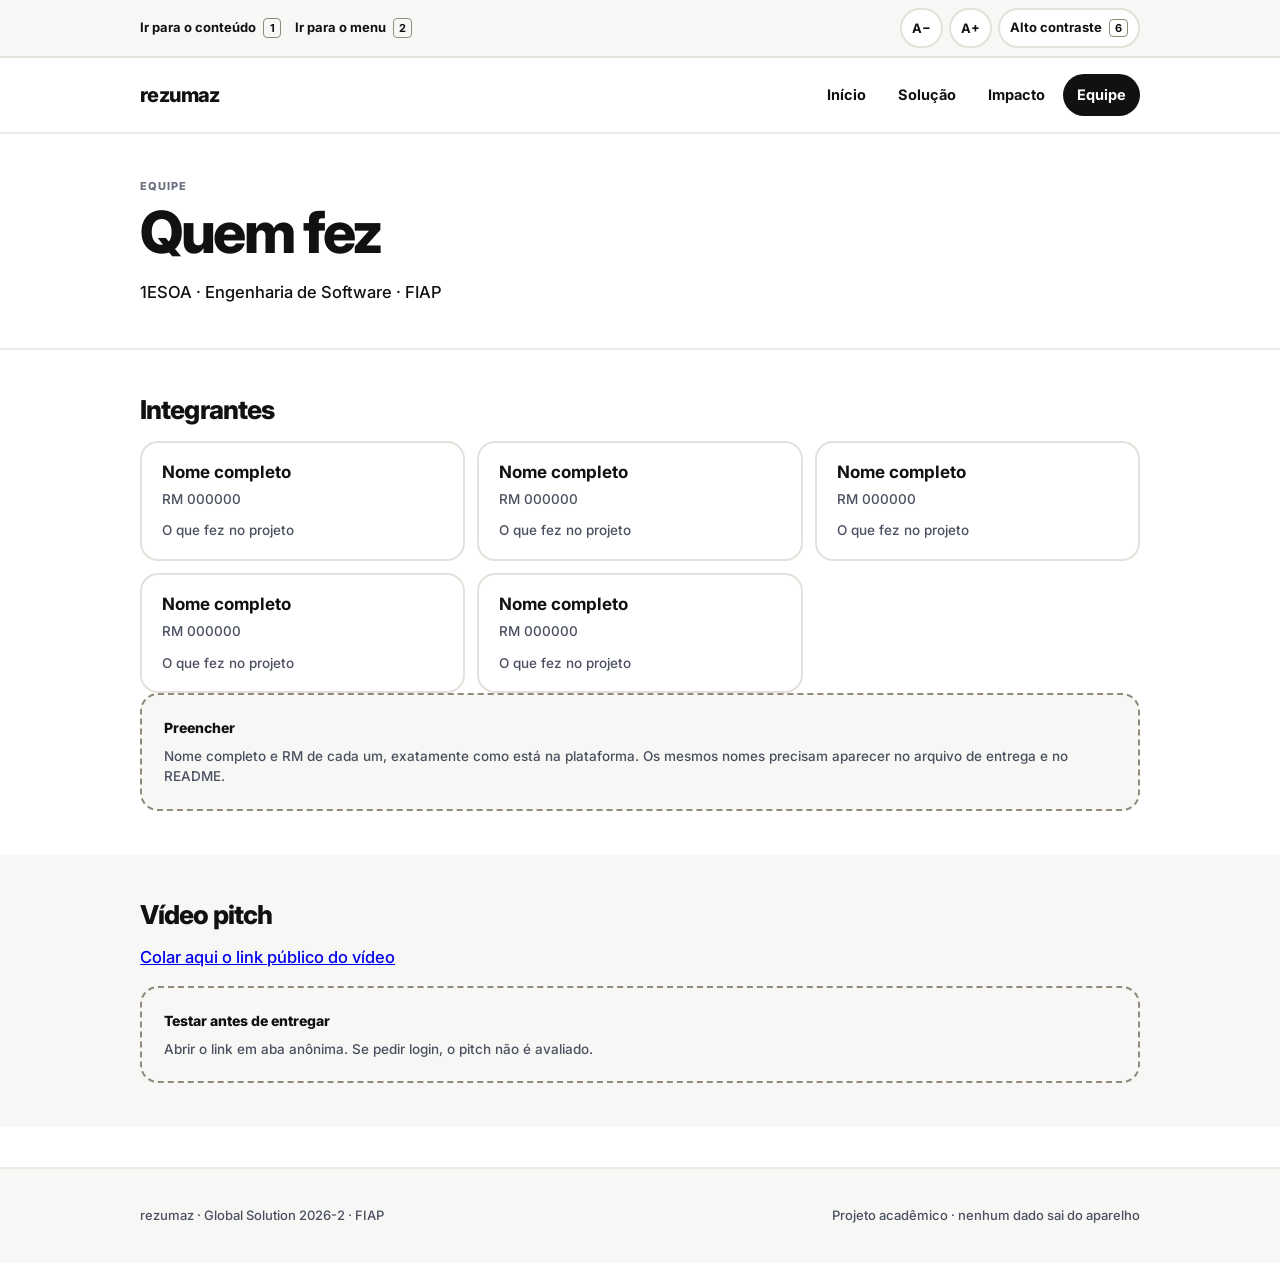
==== equipe.html @ 038ea57f "feat: front-end" ====
<!DOCTYPE html>
<html lang="pt-BR">
<head>
  <meta charset="UTF-8">
  <meta name="viewport" content="width=device-width, initial-scale=1.0">
  <meta name="description" content="Quem fez o rezumaz: integrantes, RM e divisão de tarefas.">
  <title>Equipe · rezumaz</title>
  <link rel="preconnect" href="https://fonts.googleapis.com">
  <link rel="preconnect" href="https://fonts.gstatic.com" crossorigin>
  <link rel="stylesheet" href="https://fonts.googleapis.com/css2?family=Inter:wght@500;700;800&display=swap">
  <link rel="stylesheet" href="css/estilos.css">
</head>
<body>

  <!-- Barra de acessibilidade: primeiro elemento da página, antes do
       cabeçalho. Segue o padrão do e-MAG, com os atalhos de teclado
       1 para o conteúdo, 2 para o menu e 6 para o alto contraste. -->
  <div class="barra-acesso">
    <div class="conteudo barra-acesso__linha">
      <nav class="barra-acesso__atalhos" aria-label="Atalhos de acessibilidade">
        <a class="barra-acesso__link" href="#conteudo" accesskey="1">
          Ir para o conteúdo <span class="barra-acesso__tecla" aria-hidden="true">1</span>
        </a>
        <a class="barra-acesso__link" href="#menu" accesskey="2">
          Ir para o menu <span class="barra-acesso__tecla" aria-hidden="true">2</span>
        </a>
      </nav>

      <div class="controles-acesso">
        <button class="controles-acesso__botao" type="button" id="fonte-menor"
                aria-label="Diminuir o tamanho da letra">A&minus;</button>
        <button class="controles-acesso__botao" type="button" id="fonte-maior"
                aria-label="Aumentar o tamanho da letra">A+</button>
        <button class="controles-acesso__botao" type="button" id="alto-contraste"
                accesskey="6" aria-pressed="false">
          Alto contraste <span class="barra-acesso__tecla" aria-hidden="true">6</span>
        </button>
      </div>
    </div>
  </div>


  <header class="cabecalho">
    <div class="conteudo cabecalho__linha">
      <a class="marca" href="index.html">rezumaz</a>
      <nav class="menu" id="menu" aria-label="Menu principal">
        <ul class="menu__lista">
          <li><a class="menu__link" href="index.html">Início</a></li>
          <li><a class="menu__link" href="solucao.html">Solução</a></li>
          <li><a class="menu__link" href="impacto.html">Impacto</a></li>
          <li><a class="menu__link menu__link--ativo" href="equipe.html" aria-current="page">Equipe</a></li>
        </ul>
      </nav>
    </div>
  </header>

  <main id="conteudo">

    <section class="faixa" aria-labelledby="titulo-pagina">
      <div class="conteudo">
        <p class="rotulo">Equipe</p>
        <h1 class="titulo-um" id="titulo-pagina">Quem fez</h1>
        <p class="paragrafo">1ESOA · Engenharia de Software · FIAP</p>
      </div>
    </section>

    <!-- ===== INTEGRANTES ===== -->
    <section class="faixa faixa--linha" aria-labelledby="titulo-integrantes">
      <div class="conteudo">
        <h2 class="titulo-dois" id="titulo-integrantes">Integrantes</h2>

        <ul class="grade grade--tres" id="lista-integrantes">
          <li class="bloco bloco--contorno">
            <p class="titulo-tres">Nome completo</p>
            <p class="apoio">RM 000000</p>
            <p class="apoio">O que fez no projeto</p>
          </li>
          <li class="bloco bloco--contorno">
            <p class="titulo-tres">Nome completo</p>
            <p class="apoio">RM 000000</p>
            <p class="apoio">O que fez no projeto</p>
          </li>
          <li class="bloco bloco--contorno">
            <p class="titulo-tres">Nome completo</p>
            <p class="apoio">RM 000000</p>
            <p class="apoio">O que fez no projeto</p>
          </li>
          <li class="bloco bloco--contorno">
            <p class="titulo-tres">Nome completo</p>
            <p class="apoio">RM 000000</p>
            <p class="apoio">O que fez no projeto</p>
          </li>
          <li class="bloco bloco--contorno">
            <p class="titulo-tres">Nome completo</p>
            <p class="apoio">RM 000000</p>
            <p class="apoio">O que fez no projeto</p>
          </li>
        </ul>

        <div class="em-obra">
          <p class="em-obra__titulo">Preencher</p>
          <p class="em-obra__texto">
            Nome completo e RM de cada um, exatamente como está na plataforma.
            Os mesmos nomes precisam aparecer no arquivo de entrega e no README.
          </p>
        </div>
      </div>
    </section>

    <!-- ===== PITCH ===== -->
    <section class="faixa faixa--suave" aria-labelledby="titulo-pitch">
      <div class="conteudo">
        <h2 class="titulo-dois" id="titulo-pitch">Vídeo pitch</h2>
        <p class="paragrafo">
          <a href="#" id="link-pitch">Colar aqui o link público do vídeo</a>
        </p>
        <div class="em-obra">
          <p class="em-obra__titulo">Testar antes de entregar</p>
          <p class="em-obra__texto">
            Abrir o link em aba anônima. Se pedir login, o pitch não é avaliado.
          </p>
        </div>
      </div>
    </section>

  </main>

  <footer class="rodape">
    <div class="conteudo rodape__linha">
      <p>rezumaz · Global Solution 2026-2 · FIAP</p>
      <p>Projeto acadêmico · nenhum dado sai do aparelho</p>
    </div>
  </footer>

  <script src="js/visual.js"></script>
</body>
</html>
---- css/estilos.css ----
/* ==========================================================================
   rezumaz · folha de estilo única
   GS2 2026-2 · HTML, CSS e JS puros
   Nenhum CSS fica dentro do HTML. Toda cor e tamanho mora aqui.
   Ordem: variáveis · base · texto · cabeçalho · rodapé · botões ·
          etapas · opções · áreas · grades · formulário · avisos ·
          currículo · blocos · páginas vazias · responsivo · acessibilidade
   ========================================================================== */

/* ---------- 1. VARIÁVEIS ------------------------------------------------- */

:root {
  /* cores da marca */
  --cobalto: #2D5BFF;
  --coral: #FF6B4A;
  --coral-escuro: #D1431F;
  --coral-claro: #FFC4B4;
  --coral-aviso: #FFE4DC;
  --coral-aviso-texto: #A3341A;

  /* texto */
  --tinta: #111111;
  --texto-apoio: #4A5060;
  --texto-fraco: #6B7180;
  --texto-marcador: #7D7364;

  /* superfícies e linhas */
  --branco: #FFFFFF;
  --suave: #F7F7F5;
  --linha: #E4E1DB;
  --borda-campo: #948A7A;
  --trilho: #EDEAE3;
  --erro: #B42318;

  /* forma */
  --raio-card: 16px;
  --raio-campo: 13px;
  --raio-bloco: 18px;
  --raio-redondo: 999px;
  --borda: 2px;

  /* espaço */
  --margem-lateral: 20px;
  --respiro: 20px;
  --respiro-grande: 28px;
  --largura-conteudo: 1080px;
  --largura-estreita: 820px;

  /* movimento */
  --tempo: 0.18s;
}

/* ---------- 2. BASE ----------------------------------------------------- */

* {
  box-sizing: border-box;
}

body {
  margin: 0;
  font-family: Inter, system-ui, -apple-system, Segoe UI, Roboto, sans-serif;
  font-size: 1.03125rem;
  font-weight: 500;
  line-height: 1.5;
  color: var(--tinta);
  background: var(--branco);
}

img {
  max-width: 100%;
  height: auto;
}

/* o navegador põe borda e padding no fieldset; a gente usa ele só para
   agrupar pergunta e resposta, então limpa tudo */
fieldset {
  min-width: 0;
  margin: 0;
  padding: 0;
  border: 0;
}

legend {
  padding: 0;
}

/* container padrão */
.conteudo {
  width: 100%;
  max-width: var(--largura-conteudo);
  margin: 0 auto;
  padding: 0 var(--margem-lateral);
}

.conteudo--estreito {
  max-width: var(--largura-estreita);
}

/* faixas de seção */
.faixa {
  padding: 32px 0;
}

.faixa--suave {
  background: var(--suave);
}

.faixa--linha {
  border-top: var(--borda) solid var(--trilho);
}

/* ---------- 3. TEXTO ---------------------------------------------------- */

.titulo-um {
  margin: 0 0 16px;
  font-size: 2rem;
  font-weight: 800;
  line-height: 1.06;
  letter-spacing: -1.2px;
}

.titulo-dois {
  margin: 0 0 14px;
  font-size: 1.375rem;
  font-weight: 800;
  line-height: 1.25;
  letter-spacing: -0.7px;
}

.titulo-tres {
  margin: 0 0 6px;
  font-size: 1.0625rem;
  font-weight: 700;
  line-height: 1.35;
}

.rotulo {
  margin: 0 0 8px;
  font-size: 0.6875rem;
  font-weight: 800;
  letter-spacing: 1px;
  text-transform: uppercase;
  color: var(--texto-fraco);
}

.apoio {
  margin: 0 0 12px;
  font-size: 0.84375rem;
  line-height: 1.45;
  color: var(--texto-apoio);
}

.paragrafo {
  margin: 0 0 16px;
  font-size: 1.03125rem;
  line-height: 1.5;
}

/* marca-texto coral atrás de uma palavra */
.marca-texto {
  padding: 0 4px;
  background: linear-gradient(transparent 56%, var(--coral-claro) 56%);
}

.destaque {
  color: var(--coral-escuro);
}

/* empilhamento vertical reutilizável */
.pilha {
  display: flex;
  flex-direction: column;
  gap: var(--respiro);
}

.pilha--curta {
  gap: 10px;
}

/* dentro da pilha quem separa é o gap, então a margem sai */
.pilha > * {
  margin-bottom: 0;
}

/* último filho de um bloco nunca empurra o fundo do bloco */
.bloco > :last-child,
.folha > :last-child,
.folha__secao > :last-child,
.aviso > :last-child,
.em-obra > :last-child,
.passo > div > :last-child,
.conteudo > :last-child {
  margin-bottom: 0;
}

/* ---------- 4. CABEÇALHO E MENU ----------------------------------------- */

.pular {
  position: absolute;
  left: -9999px;
  top: 0;
  z-index: 10;
  padding: 12px 18px;
  background: var(--cobalto);
  color: var(--branco);
  font-weight: 700;
  border-radius: 0 0 var(--raio-campo) 0;
}

.pular:focus {
  left: 0;
}

.cabecalho {
  border-bottom: var(--borda) solid var(--trilho);
}

.cabecalho__linha {
  display: flex;
  flex-wrap: wrap;
  gap: 12px;
  align-items: center;
  justify-content: space-between;
  padding-top: 16px;
  padding-bottom: 16px;
}

.marca {
  margin: 0;
  font-size: 1.25rem;
  font-weight: 800;
  letter-spacing: -0.6px;
  color: var(--tinta);
  text-decoration: none;
}

.menu__lista {
  display: flex;
  flex-wrap: wrap;
  gap: 4px;
  margin: 0;
  padding: 0;
  list-style: none;
}

.menu__link {
  display: block;
  padding: 10px 14px;
  border-radius: var(--raio-redondo);
  font-size: 0.90625rem;
  font-weight: 700;
  color: var(--tinta);
  text-decoration: none;
  transition: background var(--tempo) ease;
}

.menu__link:hover {
  background: var(--suave);
}

.menu__link--ativo {
  background: var(--tinta);
  color: var(--branco);
}

/* ---------- 5. RODAPÉ --------------------------------------------------- */

.rodape {
  margin-top: 40px;
  border-top: var(--borda) solid var(--trilho);
  background: var(--suave);
}

.rodape__linha {
  display: flex;
  flex-wrap: wrap;
  gap: 10px;
  justify-content: space-between;
  padding-top: 24px;
  padding-bottom: 24px;
  font-size: 0.8125rem;
  color: var(--texto-apoio);
}

/* ---------- 6. BOTÕES --------------------------------------------------- */

.botao {
  display: inline-flex;
  align-items: center;
  justify-content: center;
  padding: 17px 26px;
  border: var(--borda) solid transparent;
  border-radius: var(--raio-redondo);
  font-family: inherit;
  font-size: 1.03125rem;
  font-weight: 700;
  line-height: 1.2;
  text-align: center;
  text-decoration: none;
  cursor: pointer;
  transition: background var(--tempo) ease, color var(--tempo) ease,
    transform var(--tempo) ease;
}

.botao--principal {
  background: var(--cobalto);
  color: var(--branco);
}

.botao--principal:hover,
.botao--principal:active {
  background: var(--coral);
  color: var(--tinta);
  transform: scale(1.03);
}

.botao--marca {
  background: var(--coral);
  color: var(--tinta);
}

.botao--marca:hover,
.botao--marca:active {
  background: var(--cobalto);
  color: var(--branco);
  transform: scale(1.03);
}

.botao--contorno {
  background: var(--branco);
  border-color: var(--tinta);
  color: var(--tinta);
}

.botao--contorno:hover,
.botao--contorno:active {
  background: var(--tinta);
  color: var(--branco);
  transform: scale(1.03);
}

.botao--largo {
  display: flex;
  width: 100%;
}

.botao--curto {
  padding: 13px 20px;
  font-size: 0.9375rem;
}

/* dupla voltar / continuar no fim de cada etapa */
.navegacao-etapa {
  display: flex;
  flex-wrap: wrap;
  align-items: stretch;
  gap: 10px;
  margin-top: var(--respiro-grande);
}

/* dentro da dupla ninguém usa o botão curto: tamanhos diferentes deixam a
   linha torta. Os dois têm o mesmo padding e esticam para a mesma altura. */
.navegacao-etapa .botao {
  padding-top: 17px;
  padding-bottom: 17px;
  font-size: 1rem;
}

.navegacao-etapa .botao {
  flex: 1 1 140px;
  min-width: 0;
}

/* os dois downloads dividem a mesma linha, inclusive no celular */
.botoes-dupla {
  display: flex;
  align-items: stretch;
  gap: 10px;
}

.botoes-dupla .botao {
  flex: 1 1 0;
  min-width: 0;
  padding-left: 12px;
  padding-right: 12px;
  font-size: 0.9375rem;
}

/* ---------- 7. BARRA DE ETAPAS ------------------------------------------ */

.etapa-cabeca {
  display: flex;
  flex-direction: column;
  gap: 10px;
  margin-bottom: var(--respiro-grande);
}

.etapa-cabeca__trilho {
  height: 10px;
  border-radius: 6px;
  background: var(--trilho);
  overflow: hidden;
}

.etapa-cabeca__trecho {
  height: 100%;
  background: var(--cobalto);
  transition: width 0.3s ease;
}

.etapa-cabeca__texto {
  margin: 0;
  font-size: 0.8125rem;
  font-weight: 700;
}

/* larguras por etapa — são 4 etapas; o JS troca a classe */
.trecho-1 { width: 25%; }
.trecho-2 { width: 50%; }
.trecho-3 { width: 75%; }
.trecho-4 { width: 100%; }

/* ---------- 8. OPÇÃO MARCÁVEL (o card do questionário) ------------------ */

/* estrutura:
   label.opcao > input.opcao__caixa + span.opcao__corpo
   a caixa fica invisível mas continua navegável por teclado */

.opcao {
  display: block;
  cursor: pointer;
}

.opcao__caixa {
  position: absolute;
  width: 1px;
  height: 1px;
  margin: -1px;
  padding: 0;
  overflow: hidden;
  clip-path: inset(50%);
  white-space: nowrap;
}

.opcao__corpo {
  /* altura fixa: todas as cartas da tela ficam do mesmo tamanho,
     independentemente do texto. Sem isso a grade vira escada. */
  height: 138px;
  display: flex;
  gap: 12px;
  align-items: flex-start;
  overflow: hidden;
  padding: 14px;
  border-radius: var(--raio-card);
  background: var(--claro);
  transition: background var(--tempo) ease;
}

.opcao__quadrado {
  flex: none;
  display: flex;
  align-items: center;
  justify-content: center;
  width: 26px;
  height: 26px;
  border: var(--borda) solid var(--escuro);
  border-radius: 8px;
  background: var(--branco);
  transition: background var(--tempo) ease, border-color var(--tempo) ease;
}

.opcao__tique {
  display: block;
  width: 15px;
  height: 15px;
  transform: scale(0);
  transition: transform 0.2s ease;
}

.opcao__texto {
  font-size: 0.9375rem;
  font-weight: 700;
  line-height: 1.3;
}

.opcao__dica {
  display: block;
  margin-top: 2px;
  font-size: 0.78125rem;
  font-weight: 500;
  line-height: 1.35;
  color: var(--texto-apoio);
}

/* estado marcado — irmão adjacente, sem JS */
.opcao__caixa:checked + .opcao__corpo {
  background: var(--vivo);
  animation: pulo 0.26s ease;
}

.opcao__caixa:checked + .opcao__corpo .opcao__quadrado {
  background: var(--escuro);
  border-color: var(--escuro);
}

.opcao__caixa:checked + .opcao__corpo .opcao__tique {
  transform: scale(1);
}

/* foco do teclado aparece no corpo do card */
.opcao__caixa:focus-visible + .opcao__corpo {
  outline: 3px solid var(--cobalto);
  outline-offset: 2px;
}

@keyframes pulo {
  0% { transform: scale(1); }
  45% { transform: scale(1.045); }
  100% { transform: scale(1); }
}

/* caixa marcável simples, sem cor de card — usada no nome social */
.opcao-simples {
  display: flex;
  gap: 10px;
  align-items: center;
  margin-bottom: 10px;
  cursor: pointer;
}

.opcao-simples input {
  flex: none;
  width: 18px;
  height: 18px;
  accent-color: var(--cobalto);
  cursor: pointer;
}

.opcao-simples__texto {
  font-size: 0.90625rem;
  font-weight: 700;
}

/* aviso do nome social: aparece quando a caixa é marcada.
   O gradiente vai do azul claro ao rosa claro da própria paleta. */
.aviso-social {
  margin-top: 12px;
  padding: 16px 18px;
  border-radius: var(--raio-bloco);
  background: linear-gradient(100deg,
    var(--p5-claro) 0%, var(--branco) 50%, var(--p3-claro) 100%);
}

.aviso-social__titulo {
  margin: 0 0 6px;
  font-size: 1rem;
  font-weight: 800;
}

.aviso-social__texto {
  margin: 0;
  font-size: 0.84375rem;
  line-height: 1.5;
}

/* campos que só aparecem depois de outra resposta */
.campo--revelado {
  margin-left: 0;
  padding-left: 14px;
  border-left: 3px solid var(--trilho);
}

/* ---------- 9. AS 8 PALETAS --------------------------------------------- */
/* As oito paletas existem uma vez só, aqui, e são usadas por dois caminhos
   diferentes que NÃO se misturam:

   .cor-1 a .cor-8  -> cor do card no questionário, dada pela POSIÇÃO dele
                       na tela. Não diz nada sobre a área. A sequência gira
                       a cada tela para a tela não ficar sempre igual.

   .area-<nome>     -> cor da ÁREA de verdade, usada depois do questionário:
                       pílula de competência, selo de curso, faixa de
                       resultado. Aí a cor significa alguma coisa.

   O currículo (.folha) não usa nenhuma das duas: ele é neutro. */

:root {
  --p1-claro: #E4FFA3; --p1-vivo: #C6F432; --p1-escuro: #4F6B00;
  --p2-claro: #FFF3B0; --p2-vivo: #FFD84D; --p2-escuro: #7A5C00;
  --p3-claro: #FFD6E8; --p3-vivo: #FF9EC4; --p3-escuro: #A32C5E;
  --p4-claro: #D6F5E3; --p4-vivo: #6EE7B0; --p4-escuro: #0B6B47;
  --p5-claro: #D6F0FF; --p5-vivo: #7DD3FC; --p5-escuro: #0A5F87;
  --p6-claro: #FFE0CC; --p6-vivo: #FFB184; --p6-escuro: #8A3D13;
  --p7-claro: #CFF5F3; --p7-vivo: #5EEAD4; --p7-escuro: #0A6B5E;
  --p8-claro: #F2E8D5; --p8-vivo: #E8C77A; --p8-escuro: #6B4E0A;
}

/* cor por posição na tela — o JS aplica cor-1 a cor-6 nos seis lugares e
   gira a sequência a cada tela nova */
.cor-1 { --claro: var(--p1-claro); --vivo: var(--p1-vivo); --escuro: var(--p1-escuro); }
.cor-2 { --claro: var(--p2-claro); --vivo: var(--p2-vivo); --escuro: var(--p2-escuro); }
.cor-3 { --claro: var(--p3-claro); --vivo: var(--p3-vivo); --escuro: var(--p3-escuro); }
.cor-4 { --claro: var(--p4-claro); --vivo: var(--p4-vivo); --escuro: var(--p4-escuro); }
.cor-5 { --claro: var(--p5-claro); --vivo: var(--p5-vivo); --escuro: var(--p5-escuro); }
.cor-6 { --claro: var(--p6-claro); --vivo: var(--p6-vivo); --escuro: var(--p6-escuro); }
.cor-7 { --claro: var(--p7-claro); --vivo: var(--p7-vivo); --escuro: var(--p7-escuro); }
.cor-8 { --claro: var(--p8-claro); --vivo: var(--p8-vivo); --escuro: var(--p8-escuro); }

/* cor da área — só depois do questionário */
.area-comercio      { --claro: var(--p3-claro); --vivo: var(--p3-vivo); --escuro: var(--p3-escuro); }
.area-cuidado       { --claro: var(--p2-claro); --vivo: var(--p2-vivo); --escuro: var(--p2-escuro); }
.area-cozinha       { --claro: var(--p4-claro); --vivo: var(--p4-vivo); --escuro: var(--p4-escuro); }
.area-limpeza       { --claro: var(--p6-claro); --vivo: var(--p6-vivo); --escuro: var(--p6-escuro); }
.area-tecnologia    { --claro: var(--p1-claro); --vivo: var(--p1-vivo); --escuro: var(--p1-escuro); }
.area-administrativo{ --claro: var(--p5-claro); --vivo: var(--p5-vivo); --escuro: var(--p5-escuro); }

/* ---------- 10. GRADES -------------------------------------------------- */

.grade {
  display: grid;
  gap: 10px;
  /* a grade também é usada em <ul>, então tira marcador e recuo */
  margin: 0;
  padding: 0;
  list-style: none;
}

.grade--dois { grid-template-columns: repeat(2, minmax(0, 1fr)); }

/* no celular três e quatro colunas viram uma só */
.grade--tres,
.grade--quatro { grid-template-columns: 1fr; }

.grupo-area {
  margin-bottom: var(--respiro-grande);
}

.grupo-area__titulo {
  margin: 0 0 10px;
  font-size: 0.6875rem;
  font-weight: 800;
  letter-spacing: 1px;
  text-transform: uppercase;
  color: var(--texto-fraco);
}

/* ---------- 11. FORMULÁRIO ---------------------------------------------- */

.campo {
  display: block;
  margin-bottom: 16px;
}

.campo__rotulo {
  display: block;
  margin-bottom: 7px;
  font-size: 0.84375rem;
  font-weight: 700;
}

.campo__entrada {
  display: block;
  width: 100%;
  min-width: 0;
  height: 52px;
  padding: 0 14px;
  border: var(--borda) solid var(--borda-campo);
  border-radius: var(--raio-campo);
  font-family: inherit;
  font-size: 1rem;
  font-weight: 500;
  color: var(--tinta);
  background: var(--branco);
}

.campo__entrada::placeholder {
  color: var(--texto-marcador);
}

textarea.campo__entrada {
  height: auto;
  min-height: 120px;
  padding: 12px 14px;
  line-height: 1.5;
  resize: vertical;
}

.campo__ajuda {
  display: block;
  margin-top: 6px;
  font-size: 0.78125rem;
  line-height: 1.4;
  color: var(--texto-apoio);
}

/* mensagem de erro — o JS só troca o texto e tira a classe de escondido */
.campo__erro {
  display: block;
  margin-top: 6px;
  font-size: 0.78125rem;
  font-weight: 700;
  color: var(--erro);
}

.campo--invalido .campo__entrada {
  border-color: var(--erro);
}

.recado {
  margin: 0 0 16px;
  padding: 14px 16px;
  border-radius: var(--raio-card);
  font-size: 0.875rem;
  line-height: 1.45;
}

.recado--erro {
  background: var(--coral-aviso);
  color: var(--coral-aviso-texto);
  font-weight: 700;
}

.recado--certo {
  background: var(--suave);
  border-left: 4px solid var(--cobalto);
  font-weight: 700;
}

/* ---------- 12. AVISO --------------------------------------------------- */

.aviso {
  padding: 14px 16px;
  border-radius: var(--raio-card);
  background: var(--coral-aviso);
}

.aviso__titulo {
  margin: 0 0 5px;
  font-size: 0.8125rem;
  font-weight: 800;
  color: var(--coral-aviso-texto);
}

.aviso__texto {
  margin: 0;
  font-size: 0.8125rem;
  line-height: 1.45;
}

/* ---------- 13. PÍLULAS ------------------------------------------------- */

.lista-pilulas {
  display: flex;
  flex-wrap: wrap;
  gap: 8px;
  margin: 0 0 14px;
  padding: 0;
  list-style: none;
}

.pilula {
  display: inline-block;
  padding: 8px 14px;
  border-radius: var(--raio-redondo);
  background: var(--claro, var(--suave));
  font-size: 0.78125rem;
  font-weight: 700;
}

.pilula--contorno {
  background: var(--branco);
  border: var(--borda) solid var(--linha);
}

.pilula--tinta {
  background: var(--tinta);
  color: var(--branco);
}

/* ---------- 14. FOLHA DO CURRÍCULO -------------------------------------- */

.folha {
  padding: 22px;
  border: var(--borda) solid var(--linha);
  border-radius: 22px;
  background: var(--branco);
}

/* prévia: a mesma folha, menor, para caber ao lado dos botões */
.folha--previa {
  padding: 18px;
}

.folha--previa .folha__nome { font-size: 1.0625rem; }
.folha--previa .folha__contato,
.folha--previa .folha__texto,
.folha--previa .folha__lista { font-size: 0.78125rem; }
.folha--previa .folha__secao { margin-top: 12px; }

/* lacuna: o que ainda falta a pessoa preencher */
.folha__lacuna {
  display: inline-block;
  min-width: 110px;
  padding: 1px 8px;
  border-radius: 4px;
  background: var(--trilho);
  color: var(--texto-apoio);
  font-size: 0.75rem;
}

.folha__nome {
  margin: 0;
  font-size: 1.3125rem;
  font-weight: 800;
  letter-spacing: -0.4px;
}

.folha__contato {
  margin: 5px 0 0;
  font-size: 0.84375rem;
  line-height: 1.45;
  color: var(--texto-apoio);
}

.folha__secao {
  margin-top: 16px;
}

.folha__rotulo {
  margin: 0 0 5px;
  font-size: 0.6875rem;
  font-weight: 800;
  letter-spacing: 0.8px;
  text-transform: uppercase;
  color: var(--texto-fraco);
}

.folha__texto {
  margin: 0;
  font-size: 0.84375rem;
  line-height: 1.55;
}

/* dentro da folha nada herda cor de área: currículo é documento sério */
.folha .pilula {
  background: var(--branco);
  border: var(--borda) solid var(--linha);
}

.folha__lista {
  margin: 0;
  padding: 0;
  list-style: none;
  font-size: 0.84375rem;
  line-height: 1.55;
}

/* ---------- 15. BLOCOS DE CONTEÚDO -------------------------------------- */

.bloco {
  padding: 18px 20px;
  border-radius: var(--raio-bloco);
  background: var(--suave);
}

.bloco--contorno {
  background: var(--branco);
  border: var(--borda) solid var(--linha);
}

/* passo numerado da seção "como funciona" */
.passo {
  display: flex;
  gap: 14px;
  align-items: flex-start;
}

.passo__numero {
  flex: none;
  display: flex;
  align-items: center;
  justify-content: center;
  width: 38px;
  height: 38px;
  border-radius: var(--raio-redondo);
  background: var(--coral-claro);
  font-size: 1rem;
  font-weight: 800;
}

/* dado com fonte citada */
.dado__numero {
  margin: 0;
  font-size: 2.125rem;
  font-weight: 800;
  line-height: 1.05;
  letter-spacing: -1.2px;
  color: var(--coral-escuro);
}

.dado__texto {
  margin: 6px 0 0;
  font-size: 0.875rem;
  line-height: 1.45;
}

.dado__fonte {
  margin: 8px 0 0;
  font-size: 0.75rem;
  line-height: 1.4;
  color: var(--texto-apoio);
}

.dado__fonte a {
  color: var(--texto-apoio);
}

/* cartão de curso */
.curso {
  display: flex;
  flex-direction: column;
  gap: 8px;
  padding: 15px;
  border-radius: 15px;
  background: var(--branco);
  color: var(--tinta);
  text-decoration: none;
}

.curso__selo {
  width: 36px;
  height: 36px;
  border-radius: 10px;
  background: var(--claro, var(--coral-claro));
  border: var(--borda) solid var(--vivo, var(--coral));
}

.curso__nome {
  font-size: 0.90625rem;
  font-weight: 700;
}

.curso__detalhe {
  font-size: 0.78125rem;
  color: var(--texto-apoio);
}

/* ---------- 15b. TABELA E CÓDIGO ---------------------------------------- */

.tabela {
  width: 100%;
  margin: 0 0 var(--respiro);
  border-collapse: collapse;
  text-align: left;
}

.tabela th {
  padding: 0 10px 8px 0;
  font-size: 0.6875rem;
  font-weight: 800;
  letter-spacing: 0.8px;
  text-transform: uppercase;
  color: var(--texto-fraco);
}

.tabela td {
  padding: 9px 10px 9px 0;
  border-top: 1px solid var(--trilho);
  font-size: 0.84375rem;
  line-height: 1.45;
  vertical-align: top;
}

code {
  padding: 2px 6px;
  border-radius: 5px;
  background: var(--suave);
  font-family: ui-monospace, SFMono-Regular, Menlo, Consolas, monospace;
  font-size: 0.86em;
}

.bloco code,
.aviso code {
  background: var(--branco);
}

/* ---------- 15c. PINTURA PELA ÁREA -------------------------------------- */
/* fica depois de .bloco e .passo__numero de propósito: estas duas classes
   precisam vencer o fundo padrão de quem elas estão pintando */

.tom-claro { background: var(--claro); }
.tom-vivo  { background: var(--vivo); }

/* separa duas telas que, no estático, aparecem uma embaixo da outra.
   Some junto com o aviso quando o JS passar a mostrar uma por vez. */
.proxima-tela {
  margin-top: 40px;
  padding-top: 32px;
  border-top: var(--borda) dashed var(--borda-campo);
}

/* ---------- 16. PÁGINAS AINDA VAZIAS ------------------------------------ */
/* some junto com o conteúdo de verdade; é só marcação de obra */

.em-obra {
  padding: 22px;
  border: var(--borda) dashed var(--borda-campo);
  border-radius: var(--raio-bloco);
  background: var(--suave);
}

.em-obra__titulo {
  margin: 0 0 8px;
  font-size: 0.875rem;
  font-weight: 800;
}

.em-obra__texto {
  margin: 0;
  font-size: 0.84375rem;
  line-height: 1.5;
  color: var(--texto-apoio);
}

.em-obra__lista {
  margin: 10px 0 0;
  padding-left: 20px;
  font-size: 0.84375rem;
  line-height: 1.6;
  color: var(--texto-apoio);
}

/* ---------- 17. RESPONSIVO ---------------------------------------------- */

@media (min-width: 600px) {
  .grade--tres { grid-template-columns: repeat(2, minmax(0, 1fr)); }
  .grade--quatro { grid-template-columns: repeat(2, minmax(0, 1fr)); }
}

@media (min-width: 900px) {
  :root {
    --margem-lateral: 40px;
    --respiro: 24px;
    --respiro-grande: 32px;
  }

  body { font-size: 1.03125rem; }

  .titulo-um {
    font-size: 3rem;
    letter-spacing: -2px;
  }

  .titulo-dois {
    font-size: 1.625rem;
    letter-spacing: -0.9px;
  }

  .faixa { padding: 44px 0; }

  .grade { gap: 12px; }
  .grade--tres { grid-template-columns: repeat(3, minmax(0, 1fr)); }
  .grade--quatro { grid-template-columns: repeat(4, minmax(0, 1fr)); }

  .navegacao-etapa .botao { flex: 0 0 auto; }

  /* duas colunas lado a lado onde faz sentido */
  .duas-colunas {
    display: flex;
    flex-wrap: wrap;
    gap: 36px;
    align-items: flex-start;
  }

  .duas-colunas > * {
    flex: 1 1 360px;
    min-width: 0;
  }
}

@media (min-width: 1200px) {
  .titulo-um {
    font-size: 3.625rem;
    letter-spacing: -2.4px;
  }
}

/* ---------- 18. ACESSIBILIDADE ------------------------------------------ */

/* Esconde de TODO MUNDO, inclusive do leitor de tela. É o que vale para
   campo que ainda não deve existir: com .esconder o campo some da tela mas
   continua sendo lido em voz alta, o que confunde mais do que ajuda. */
.oculto {
  display: none;
}

/* texto só para leitor de tela — fica invisível mas CONTINUA sendo lido.
   Use só para legenda e rótulo que o visual já deixa óbvio. */
.esconder {
  position: absolute;
  width: 1px;
  height: 1px;
  margin: -1px;
  padding: 0;
  overflow: hidden;
  clip-path: inset(50%);
  white-space: nowrap;
}

/* foco sempre visível, em qualquer elemento */
a:focus-visible,
button:focus-visible,
input:focus-visible,
select:focus-visible,
textarea:focus-visible,
summary:focus-visible {
  outline: 3px solid var(--cobalto);
  outline-offset: 2px;
}

/* quem pediu menos animação no sistema não recebe nenhuma */
@media (prefers-reduced-motion: reduce) {
  * {
    animation: none !important;
    transition: none !important;
  }
}


/* ---------- 19. AJUSTE DE FONTE E ALTO CONTRASTE ------------------------ */
/* Todo font-size do arquivo está em rem, então mudar a base do <html> muda
   a página inteira. Também faz a página respeitar o tamanho de fonte que a
   pessoa já configurou no navegador. */

html { font-size: 100%; }
html.fonte-media  { font-size: 112.5%; }
html.fonte-grande { font-size: 125%; }

/* Barra de acessibilidade no topo de todas as páginas, antes de qualquer
   conteúdo: é o primeiro elemento que o teclado alcança. Segue o padrão
   do e-MAG, com atalho 1 para o conteúdo, 2 para o menu e 6 para o
   alto contraste. */
.barra-acesso {
  background: var(--suave);
  border-bottom: var(--borda) solid var(--linha);
}

.barra-acesso__linha {
  display: flex;
  flex-wrap: wrap;
  gap: 8px 16px;
  align-items: center;
  justify-content: space-between;
  padding-top: 8px;
  padding-bottom: 8px;
}

.barra-acesso__atalhos {
  display: flex;
  flex-wrap: wrap;
  gap: 14px;
}

.barra-acesso__link {
  font-size: 0.8125rem;
  font-weight: 700;
  color: var(--tinta);
  text-decoration: none;
}

.barra-acesso__link:hover {
  text-decoration: underline;
}

.barra-acesso__tecla {
  display: inline-block;
  min-width: 18px;
  margin-left: 4px;
  padding: 1px 5px;
  border: 1px solid var(--borda-campo);
  border-radius: 4px;
  font-size: 0.6875rem;
  text-align: center;
}

.controles-acesso {
  display: flex;
  gap: 6px;
  align-items: center;
}

.controles-acesso__botao {
  min-width: 40px;
  height: 40px;
  padding: 0 10px;
  border: var(--borda) solid var(--linha);
  border-radius: var(--raio-redondo);
  background: var(--branco);
  font-family: inherit;
  font-size: 0.8125rem;
  font-weight: 700;
  color: var(--tinta);
  cursor: pointer;
}

.controles-acesso__botao:hover {
  border-color: var(--tinta);
}

.controles-acesso__botao[aria-pressed="true"] {
  background: var(--tinta);
  border-color: var(--tinta);
  color: var(--branco);
}

/* alto contraste: tira os pastéis e deixa tudo em preto, branco e um azul
   escuro. Nenhuma informação dependia só de cor, então nada se perde. */
html.alto-contraste {
  --cobalto: #00257F;
  --coral: #FFFFFF;
  --coral-claro: #FFFFFF;
  --coral-escuro: #000000;
  --coral-aviso: #FFFFFF;
  --coral-aviso-texto: #000000;
  --tinta: #000000;
  --texto-apoio: #000000;
  --texto-fraco: #000000;
  --texto-marcador: #3A3A3A;
  --branco: #FFFFFF;
  --suave: #FFFFFF;
  --linha: #000000;
  --borda-campo: #000000;
  --trilho: #DADADA;
  --erro: #8C0000;
  --lilas-claro: #FFFFFF;
  --lilas-escuro: #000000;
}

html.alto-contraste .opcao__corpo,
html.alto-contraste .pilula,
html.alto-contraste .curso__selo,
html.alto-contraste .passo__numero,
html.alto-contraste .aviso-social {
  background: var(--branco);
  border: var(--borda) solid var(--tinta);
}

html.alto-contraste .opcao__caixa:checked + .opcao__corpo {
  background: var(--branco);
  border-width: 4px;
}

html.alto-contraste .marca-texto {
  background: none;
  text-decoration: underline;
  text-decoration-thickness: 3px;
}

html.alto-contraste .botao--principal {
  border-color: var(--tinta);
}

/* ---------- 20. CARD DE ENDEREÇO (lilás) -------------------------------- */
/* Lilás porque é a cor associada às causas de população em situação de rua.
   Texto preto sobre o fundo dá 15,7:1; o título dá 7,7:1. */

:root {
  --lilas-claro: #EDE7FD;
  --lilas-escuro: #53309A;
}

.aviso-lilas {
  margin-top: 8px;
  padding: 14px 16px;
  border-radius: var(--raio-card);
  background: var(--lilas-claro);
}

.aviso-lilas__titulo {
  margin: 0 0 5px;
  font-size: 0.8125rem;
  font-weight: 800;
  color: var(--lilas-escuro);
}

.aviso-lilas__texto {
  margin: 0;
  font-size: 0.8125rem;
  line-height: 1.45;
}

/* ---------- 21. BOTÃO DISCRETO ------------------------------------------ */
/* Para ações secundárias que não podem competir com baixar o currículo. */

.botao--mini {
  padding: 10px 16px;
  border-color: var(--linha);
  font-size: 0.875rem;
  font-weight: 700;
}

.botao--mini:hover {
  border-color: var(--tinta);
  background: var(--branco);
  color: var(--tinta);
  transform: none;
}

.acoes-discretas {
  display: flex;
  flex-wrap: wrap;
  gap: 8px;
  align-items: center;
  margin-top: var(--respiro-grande);
  padding-top: var(--respiro);
  border-top: var(--borda) solid var(--trilho);
}

.acoes-discretas .botao {
  flex: 0 0 auto;
}

/* o exemplo do telefone de recado pode ficar longo; nunca empurra a página */
#exemplo-recado {
  overflow-wrap: anywhere;
}

/* ---------- 22. RECADO DE TELA VAZIA ------------------------------------ */
/* Aparece quando a pessoa não marca nada. Não pode parecer erro: a pergunta
   é que não encaixou. Fundo da própria paleta, com a mãozinha apontando. */

.recado-vazio {
  display: flex;
  gap: 12px;
  align-items: flex-start;
  margin-top: 14px;
  padding: 14px 16px;
  border-radius: var(--raio-card);
  background: var(--p1-claro);
}

.recado-vazio__seta {
  flex: none;
  font-size: 1.25rem;
  line-height: 1.2;
}

.recado-vazio__texto {
  margin: 0;
  font-size: 0.875rem;
  line-height: 1.45;
}

html.alto-contraste .recado-vazio {
  background: var(--branco);
  border: var(--borda) solid var(--tinta);
}

/* ---------- 23. AJUSTES FINOS ------------------------------------------- */

/* a carta encolhe no computador, onde há mais largura por coluna */
@media (min-width: 900px) {
  .opcao__corpo { height: 108px; }
}

/* a dupla de frequência é de uma linha só: não precisa da altura da carta */
#tela-frequencia .opcao__corpo,
#lista-destinos .opcao__corpo {
  height: auto;
  min-height: 64px;
  align-items: center;
}

/* o chamado principal da marca, centralizado e com respiro no celular */
.chamada-marca {
  margin: var(--respiro-grande) 0 0;
  text-align: center;
}

.chamada-marca .botao {
  width: 100%;
}

@media (min-width: 900px) {
  .chamada-marca {
    text-align: left;
  }
  .chamada-marca .botao {
    width: auto;
    min-width: 220px;
  }
}

/* no celular os downloads não encostam no currículo */
.pilha > .botoes-dupla:first-child {
  margin-top: 8px;
}

@media (max-width: 899px) {
  .duas-colunas > .pilha > .botoes-dupla:first-child {
    margin-top: var(--respiro-grande);
  }
}

/* "Faltou alguma coisa?" ocupa a linha inteira para não quebrar a dupla */
.acoes-discretas__rotulo {
  flex: 1 0 100%;
  margin: 0 0 4px;
}

/* ---------- 24. CORREÇÕES DE LAYOUT ------------------------------------- */

/* No celular as duas colunas viram uma pilha, e sem isso os blocos colavam
   um no outro — era o que grudava o botão Começar no card da Ana. */
@media (max-width: 899px) {
  .duas-colunas > * + * {
    margin-top: var(--respiro-grande);
  }
}

/* O segundo chamado para a ação só faz sentido no celular, onde o primeiro
   já saiu da tela. No computador os dois ficam visíveis juntos. */
.so-no-celular {
  display: block;
}

@media (min-width: 900px) {
  .so-no-celular {
    display: none;
  }
}

/* ---------- 25. BLOCO DE ACESSIBILIDADE (PCD) --------------------------- */
/* As cores são as da Disability Pride Flag de 2021, da Ann Magill. As cinco
   faixas representam tipos de deficiência: vermelho física, dourado
   neurodivergência, branco invisível e não diagnosticada, azul psiquiátrica,
   verde sensorial. O fundo carvão é luto pelas vítimas de violência
   capacitista.

   A própria bandeira foi redesenhada em 2021 para ser acessível: as faixas
   em zigue-zague causavam efeito de cintilação, e as cores foram suavizadas
   para quem tem daltonismo. Por isso aqui ela entra como uma FAIXA FINA no
   topo do bloco, nunca como fundo atrás do texto: fundo listrado quebraria
   o contraste e trairia a razão de existir do próprio redesenho. */

:root {
  --bandeira-vermelho: #CF7280;
  --bandeira-dourado:  #EEDE77;
  --bandeira-branco:   #E8E8E8;
  --bandeira-azul:     #7BC2E0;
  --bandeira-verde:    #3BB07D;
  --bandeira-carvao:   #595959;
}

.aviso-acesso {
  margin-top: 12px;
  border-radius: var(--raio-bloco);
  overflow: hidden;
  background: var(--suave);
  border: var(--borda) solid var(--linha);
}

.aviso-acesso__bandeira {
  height: 10px;
  background: linear-gradient(
    100deg,
    var(--bandeira-vermelho) 0%,   var(--bandeira-vermelho) 20%,
    var(--bandeira-dourado)  20%,  var(--bandeira-dourado)  40%,
    var(--bandeira-branco)   40%,  var(--bandeira-branco)   60%,
    var(--bandeira-azul)     60%,  var(--bandeira-azul)     80%,
    var(--bandeira-verde)    80%,  var(--bandeira-verde)    100%
  );
}

.aviso-acesso__corpo {
  padding: 16px 18px;
}

.aviso-acesso__titulo {
  margin: 0 0 6px;
  font-size: 1rem;
  font-weight: 800;
}

.aviso-acesso__texto {
  margin: 0 0 10px;
  font-size: 0.84375rem;
  line-height: 1.5;
}

html.alto-contraste .aviso-acesso {
  background: var(--branco);
  border-color: var(--tinta);
}

html.alto-contraste .aviso-acesso__bandeira {
  background: var(--tinta);
}

/* Uma caixa marcável que não pode passar batida fica dentro de um bloco
   com traço, em vez de solta entre dois campos. */
.opcao-destaque {
  margin-bottom: 16px;
  padding: 14px 16px;
  border: var(--borda) solid var(--borda-campo);
  border-radius: var(--raio-card);
}

.opcao-destaque .opcao-simples {
  margin-bottom: 0;
}

.opcao-destaque__dica {
  margin: 6px 0 0 28px;
  font-size: 0.8125rem;
  line-height: 1.4;
  color: var(--texto-apoio);
}

/* ---------- 26. PAR DE CAMPOS LADO A LADO ------------------------------- */
/* Usado no período de estudo: ano de início e ano de fim. */

.campo-par {
  display: flex;
  flex-wrap: wrap;
  gap: 10px;
}

.campo-par > .campo {
  flex: 1 1 130px;
  min-width: 0;
}
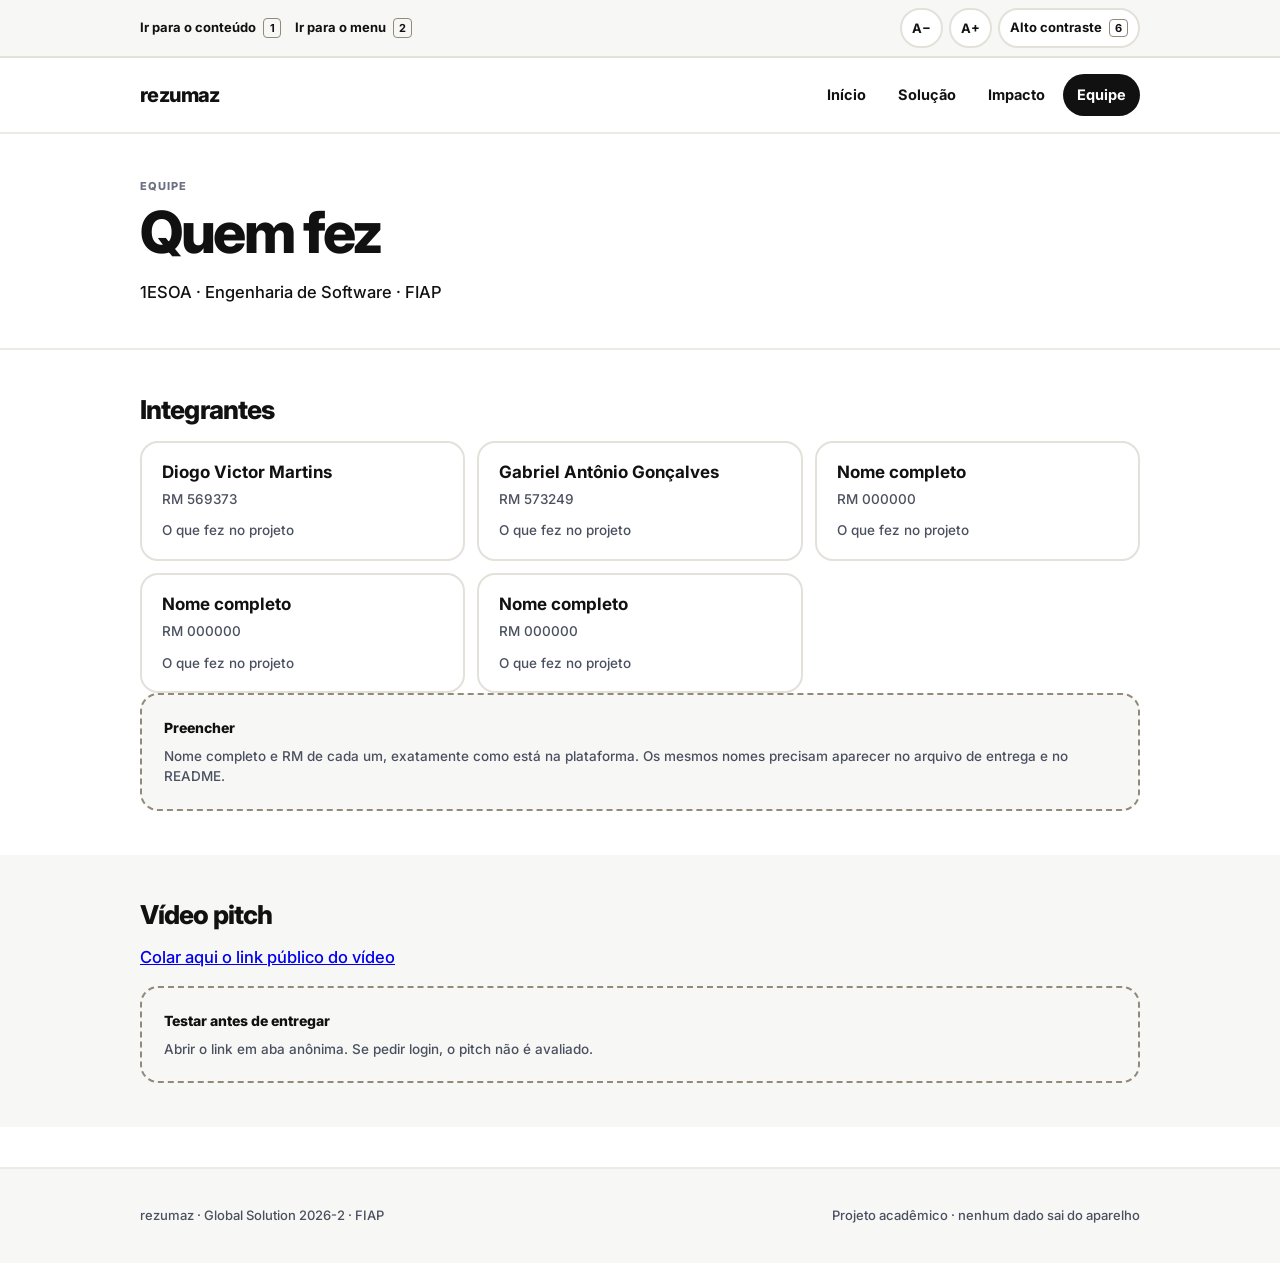
==== commit dfb0e3ae: "equipe diogo, gabriel e rms" ====
--- a/equipe.html
+++ b/equipe.html
@@ -71,13 +71,13 @@
 
         <ul class="grade grade--tres" id="lista-integrantes">
           <li class="bloco bloco--contorno">
-            <p class="titulo-tres">Nome completo</p>
-            <p class="apoio">RM 000000</p>
+            <p class="titulo-tres">Diogo Victor Martins</p>
+            <p class="apoio">RM 569373</p>
             <p class="apoio">O que fez no projeto</p>
           </li>
           <li class="bloco bloco--contorno">
-            <p class="titulo-tres">Nome completo</p>
-            <p class="apoio">RM 000000</p>
+            <p class="titulo-tres">Gabriel Antônio Gonçalves</p>
+            <p class="apoio">RM 573249</p>
             <p class="apoio">O que fez no projeto</p>
           </li>
           <li class="bloco bloco--contorno">
--- a/css/estilos.css
+++ b/css/estilos.css
@@ -1,56 +1,49 @@
-/* ==========================================================================
-   rezumaz · folha de estilo única
-   GS2 2026-2 · HTML, CSS e JS puros
-   Nenhum CSS fica dentro do HTML. Toda cor e tamanho mora aqui.
-   Ordem: variáveis · base · texto · cabeçalho · rodapé · botões ·
-          etapas · opções · áreas · grades · formulário · avisos ·
-          currículo · blocos · páginas vazias · responsivo · acessibilidade
-   ========================================================================== */
-
-/* ---------- 1. VARIÁVEIS ------------------------------------------------- */
+/* ---------------- BASE — vale para todas as páginas ---------------- */
 
 :root {
-  /* cores da marca */
   --cobalto: #2D5BFF;
   --coral: #FF6B4A;
   --coral-escuro: #D1431F;
   --coral-claro: #FFC4B4;
   --coral-aviso: #FFE4DC;
   --coral-aviso-texto: #A3341A;
-
-  /* texto */
   --tinta: #111111;
   --texto-apoio: #4A5060;
   --texto-fraco: #6B7180;
   --texto-marcador: #7D7364;
-
-  /* superfícies e linhas */
   --branco: #FFFFFF;
   --suave: #F7F7F5;
   --linha: #E4E1DB;
   --borda-campo: #948A7A;
   --trilho: #EDEAE3;
   --erro: #B42318;
-
-  /* forma */
   --raio-card: 16px;
   --raio-campo: 13px;
   --raio-bloco: 18px;
   --raio-redondo: 999px;
   --borda: 2px;
-
-  /* espaço */
   --margem-lateral: 20px;
   --respiro: 20px;
   --respiro-grande: 28px;
   --largura-conteudo: 1080px;
   --largura-estreita: 820px;
-
-  /* movimento */
   --tempo: 0.18s;
-}
-
-/* ---------- 2. BASE ----------------------------------------------------- */
+  --p1-claro: #E4FFA3; --p1-vivo: #C6F432; --p1-escuro: #4F6B00;
+  --p2-claro: #FFF3B0; --p2-vivo: #FFD84D; --p2-escuro: #7A5C00;
+  --p3-claro: #FFD6E8; --p3-vivo: #FF9EC4; --p3-escuro: #A32C5E;
+  --p4-claro: #D6F5E3; --p4-vivo: #6EE7B0; --p4-escuro: #0B6B47;
+  --p5-claro: #D6F0FF; --p5-vivo: #7DD3FC; --p5-escuro: #0A5F87;
+  --p6-claro: #FFE0CC; --p6-vivo: #FFB184; --p6-escuro: #8A3D13;
+  --p7-claro: #CFF5F3; --p7-vivo: #5EEAD4; --p7-escuro: #0A6B5E;
+  --p8-claro: #F2E8D5; --p8-vivo: #E8C77A; --p8-escuro: #6B4E0A;
+  --lilas-claro: #EDE7FD;
+  --lilas-escuro: #53309A;
+  --bandeira-vermelho: #CF7280;
+  --bandeira-dourado:  #EEDE77;
+  --bandeira-branco:   #E8E8E8;
+  --bandeira-azul:     #7BC2E0;
+  --bandeira-verde:    #3BB07D;
+}
 
 * {
   box-sizing: border-box;
@@ -71,8 +64,6 @@
   height: auto;
 }
 
-/* o navegador põe borda e padding no fieldset; a gente usa ele só para
-   agrupar pergunta e resposta, então limpa tudo */
 fieldset {
   min-width: 0;
   margin: 0;
@@ -84,7 +75,6 @@
   padding: 0;
 }
 
-/* container padrão */
 .conteudo {
   width: 100%;
   max-width: var(--largura-conteudo);
@@ -92,24 +82,13 @@
   padding: 0 var(--margem-lateral);
 }
 
-.conteudo--estreito {
-  max-width: var(--largura-estreita);
-}
-
-/* faixas de seção */
 .faixa {
   padding: 32px 0;
 }
 
-.faixa--suave {
-  background: var(--suave);
-}
-
 .faixa--linha {
   border-top: var(--borda) solid var(--trilho);
 }
-
-/* ---------- 3. TEXTO ---------------------------------------------------- */
 
 .titulo-um {
   margin: 0 0 16px;
@@ -156,17 +135,11 @@
   line-height: 1.5;
 }
 
-/* marca-texto coral atrás de uma palavra */
 .marca-texto {
   padding: 0 4px;
   background: linear-gradient(transparent 56%, var(--coral-claro) 56%);
 }
 
-.destaque {
-  color: var(--coral-escuro);
-}
-
-/* empilhamento vertical reutilizável */
 .pilha {
   display: flex;
   flex-direction: column;
@@ -177,12 +150,10 @@
   gap: 10px;
 }
 
-/* dentro da pilha quem separa é o gap, então a margem sai */
 .pilha > * {
   margin-bottom: 0;
 }
 
-/* último filho de um bloco nunca empurra o fundo do bloco */
 .bloco > :last-child,
 .folha > :last-child,
 .folha__secao > :last-child,
@@ -193,38 +164,6 @@
   margin-bottom: 0;
 }
 
-/* ---------- 4. CABEÇALHO E MENU ----------------------------------------- */
-
-.pular {
-  position: absolute;
-  left: -9999px;
-  top: 0;
-  z-index: 10;
-  padding: 12px 18px;
-  background: var(--cobalto);
-  color: var(--branco);
-  font-weight: 700;
-  border-radius: 0 0 var(--raio-campo) 0;
-}
-
-.pular:focus {
-  left: 0;
-}
-
-.cabecalho {
-  border-bottom: var(--borda) solid var(--trilho);
-}
-
-.cabecalho__linha {
-  display: flex;
-  flex-wrap: wrap;
-  gap: 12px;
-  align-items: center;
-  justify-content: space-between;
-  padding-top: 16px;
-  padding-bottom: 16px;
-}
-
 .marca {
   margin: 0;
   font-size: 1.25rem;
@@ -232,6 +171,259 @@
   letter-spacing: -0.6px;
   color: var(--tinta);
   text-decoration: none;
+}
+
+.grade {
+  display: grid;
+  gap: 10px;
+  margin: 0;
+  padding: 0;
+  list-style: none;
+}
+
+.grade--dois {
+  grid-template-columns: repeat(2, minmax(0, 1fr));
+}
+
+.grade--tres,
+.grade--quatro {
+  grid-template-columns: 1fr;
+}
+
+.lista-pilulas {
+  display: flex;
+  flex-wrap: wrap;
+  gap: 8px;
+  margin: 0 0 14px;
+  padding: 0;
+  list-style: none;
+}
+
+.pilula {
+  display: inline-block;
+  padding: 8px 14px;
+  border-radius: var(--raio-redondo);
+  background: var(--claro, var(--suave));
+  font-size: 0.78125rem;
+  font-weight: 700;
+}
+
+.pilula--contorno {
+  background: var(--branco);
+  border: var(--borda) solid var(--linha);
+}
+
+.pilula--tinta {
+  background: var(--tinta);
+  color: var(--branco);
+}
+
+.bloco {
+  padding: 18px 20px;
+  border-radius: var(--raio-bloco);
+  background: var(--suave);
+}
+
+.bloco--contorno {
+  background: var(--branco);
+  border: var(--borda) solid var(--linha);
+}
+
+.dado__numero {
+  margin: 0;
+  font-size: 2.125rem;
+  font-weight: 800;
+  line-height: 1.05;
+  letter-spacing: -1.2px;
+  color: var(--coral-escuro);
+}
+
+.dado__texto {
+  margin: 6px 0 0;
+  font-size: 0.875rem;
+  line-height: 1.45;
+}
+
+.dado__fonte {
+  margin: 8px 0 0;
+  font-size: 0.75rem;
+  line-height: 1.4;
+  color: var(--texto-apoio);
+}
+
+.dado__fonte a {
+  color: var(--texto-apoio);
+}
+
+[tabindex="-1"]:focus {
+  outline: none;
+}
+
+a:focus-visible,
+button:focus-visible,
+input:focus-visible,
+select:focus-visible,
+textarea:focus-visible,
+summary:focus-visible {
+  outline: 3px solid var(--cobalto);
+  outline-offset: 2px;
+}
+
+html {
+  font-size: 100%;
+}
+
+@media (min-width: 900px) {
+  :root {
+    --margem-lateral: 40px;
+    --respiro: 24px;
+    --respiro-grande: 32px;
+  }
+
+  body {
+    font-size: 1.03125rem;
+  }
+
+  .titulo-um {
+    font-size: 3rem;
+    letter-spacing: -2px;
+  }
+
+  .titulo-dois {
+    font-size: 1.625rem;
+    letter-spacing: -0.9px;
+  }
+
+  .faixa {
+    padding: 44px 0;
+  }
+
+  .grade {
+    gap: 12px;
+  }
+
+  .duas-colunas {
+    display: flex;
+    flex-wrap: wrap;
+    gap: 36px;
+    align-items: flex-start;
+  }
+
+  .duas-colunas > * {
+    flex: 1 1 360px;
+    min-width: 0;
+  }
+}
+
+@media (min-width: 1200px) {
+  .titulo-um {
+    font-size: 3.625rem;
+    letter-spacing: -2.4px;
+  }
+}
+
+@media (prefers-reduced-motion: reduce) {
+  * {
+    animation: none !important;
+    transition: none !important;
+  }
+}
+
+@media (max-width: 899px) {
+  .duas-colunas > * + * {
+    margin-top: var(--respiro-grande);
+  }
+}
+
+/* --------------------- BARRA DE ACESSIBILIDADE --------------------- */
+
+.barra-acesso {
+  background: var(--suave);
+  border-bottom: var(--borda) solid var(--linha);
+}
+
+.barra-acesso__linha {
+  display: flex;
+  flex-wrap: wrap;
+  gap: 8px 16px;
+  align-items: center;
+  justify-content: space-between;
+  padding-top: 8px;
+  padding-bottom: 8px;
+}
+
+.barra-acesso__atalhos {
+  display: flex;
+  flex-wrap: wrap;
+  gap: 14px;
+}
+
+.barra-acesso__link {
+  font-size: 0.8125rem;
+  font-weight: 700;
+  color: var(--tinta);
+  text-decoration: none;
+}
+
+.barra-acesso__link:hover {
+  text-decoration: underline;
+}
+
+.barra-acesso__tecla {
+  display: inline-block;
+  min-width: 18px;
+  margin-left: 4px;
+  padding: 1px 5px;
+  border: 1px solid var(--borda-campo);
+  border-radius: 4px;
+  font-size: 0.6875rem;
+  text-align: center;
+}
+
+.controles-acesso {
+  display: flex;
+  gap: 6px;
+  align-items: center;
+}
+
+.controles-acesso__botao {
+  min-width: 40px;
+  height: 40px;
+  padding: 0 10px;
+  border: var(--borda) solid var(--linha);
+  border-radius: var(--raio-redondo);
+  background: var(--branco);
+  font-family: inherit;
+  font-size: 0.8125rem;
+  font-weight: 700;
+  color: var(--tinta);
+  cursor: pointer;
+}
+
+.controles-acesso__botao:hover {
+  border-color: var(--tinta);
+}
+
+.controles-acesso__botao[aria-pressed="true"] {
+  background: var(--tinta);
+  border-color: var(--tinta);
+  color: var(--branco);
+}
+
+/* --------------------- CABEÇALHO, MENU E RODAPÉ --------------------- */
+
+.cabecalho {
+  border-bottom: var(--borda) solid var(--trilho);
+}
+
+.cabecalho__linha {
+  display: flex;
+  flex-wrap: wrap;
+  gap: 12px;
+  align-items: center;
+  justify-content: space-between;
+  padding-top: 16px;
+  padding-bottom: 16px;
 }
 
 .menu__lista {
@@ -263,8 +455,6 @@
   color: var(--branco);
 }
 
-/* ---------- 5. RODAPÉ --------------------------------------------------- */
-
 .rodape {
   margin-top: 40px;
   border-top: var(--borda) solid var(--trilho);
@@ -282,7 +472,7 @@
   color: var(--texto-apoio);
 }
 
-/* ---------- 6. BOTÕES --------------------------------------------------- */
+/* ------------------------------ BOTÕES ------------------------------ */
 
 .botao {
   display: inline-flex;
@@ -299,7 +489,7 @@
   text-decoration: none;
   cursor: pointer;
   transition: background var(--tempo) ease, color var(--tempo) ease,
-    transform var(--tempo) ease;
+  transform var(--tempo) ease;
 }
 
 .botao--principal {
@@ -314,18 +504,6 @@
   transform: scale(1.03);
 }
 
-.botao--marca {
-  background: var(--coral);
-  color: var(--tinta);
-}
-
-.botao--marca:hover,
-.botao--marca:active {
-  background: var(--cobalto);
-  color: var(--branco);
-  transform: scale(1.03);
-}
-
 .botao--contorno {
   background: var(--branco);
   border-color: var(--tinta);
@@ -344,12 +522,85 @@
   width: 100%;
 }
 
-.botao--curto {
-  padding: 13px 20px;
-  font-size: 0.9375rem;
-}
-
-/* dupla voltar / continuar no fim de cada etapa */
+.botao--mini {
+  padding: 10px 16px;
+  border-color: var(--linha);
+  font-size: 0.875rem;
+  font-weight: 700;
+}
+
+.botao--mini:hover {
+  border-color: var(--tinta);
+  background: var(--branco);
+  color: var(--tinta);
+  transform: none;
+}
+
+/* -------------------------- PÁGINA SOLUÇÃO -------------------------- */
+
+.passo {
+  display: flex;
+  gap: 14px;
+  align-items: flex-start;
+}
+
+.passo__numero {
+  flex: none;
+  display: flex;
+  align-items: center;
+  justify-content: center;
+  width: 38px;
+  height: 38px;
+  border-radius: var(--raio-redondo);
+  background: var(--coral-claro);
+  font-size: 1rem;
+  font-weight: 800;
+}
+
+.chamada-marca {
+  margin: var(--respiro-grande) 0 0;
+  text-align: center;
+}
+
+.chamada-marca .botao {
+  width: 100%;
+}
+
+.so-no-celular {
+  display: block;
+}
+
+@media (min-width: 600px) {
+  .grade--quatro {
+    grid-template-columns: repeat(2, minmax(0, 1fr));
+  }
+}
+
+@media (min-width: 900px) {
+  .grade--quatro {
+    grid-template-columns: repeat(4, minmax(0, 1fr));
+  }
+
+  .chamada-marca {
+    text-align: left;
+  }
+
+  .chamada-marca .botao {
+    width: auto;
+    min-width: 220px;
+  }
+
+  .so-no-celular {
+    display: none;
+  }
+}
+
+/* ------------ PLATAFORMA — o que as 4 fases compartilham ------------ */
+
+.conteudo--estreito {
+  max-width: var(--largura-estreita);
+}
+
 .navegacao-etapa {
   display: flex;
   flex-wrap: wrap;
@@ -358,8 +609,6 @@
   margin-top: var(--respiro-grande);
 }
 
-/* dentro da dupla ninguém usa o botão curto: tamanhos diferentes deixam a
-   linha torta. Os dois têm o mesmo padding e esticam para a mesma altura. */
 .navegacao-etapa .botao {
   padding-top: 17px;
   padding-bottom: 17px;
@@ -370,23 +619,6 @@
   flex: 1 1 140px;
   min-width: 0;
 }
-
-/* os dois downloads dividem a mesma linha, inclusive no celular */
-.botoes-dupla {
-  display: flex;
-  align-items: stretch;
-  gap: 10px;
-}
-
-.botoes-dupla .botao {
-  flex: 1 1 0;
-  min-width: 0;
-  padding-left: 12px;
-  padding-right: 12px;
-  font-size: 0.9375rem;
-}
-
-/* ---------- 7. BARRA DE ETAPAS ------------------------------------------ */
 
 .etapa-cabeca {
   display: flex;
@@ -414,237 +646,27 @@
   font-weight: 700;
 }
 
-/* larguras por etapa — são 4 etapas; o JS troca a classe */
-.trecho-1 { width: 25%; }
-.trecho-2 { width: 50%; }
-.trecho-3 { width: 75%; }
-.trecho-4 { width: 100%; }
-
-/* ---------- 8. OPÇÃO MARCÁVEL (o card do questionário) ------------------ */
-
-/* estrutura:
-   label.opcao > input.opcao__caixa + span.opcao__corpo
-   a caixa fica invisível mas continua navegável por teclado */
-
-.opcao {
-  display: block;
-  cursor: pointer;
-}
-
-.opcao__caixa {
-  position: absolute;
-  width: 1px;
-  height: 1px;
-  margin: -1px;
-  padding: 0;
-  overflow: hidden;
-  clip-path: inset(50%);
-  white-space: nowrap;
-}
-
-.opcao__corpo {
-  /* altura fixa: todas as cartas da tela ficam do mesmo tamanho,
-     independentemente do texto. Sem isso a grade vira escada. */
-  height: 138px;
-  display: flex;
-  gap: 12px;
-  align-items: flex-start;
-  overflow: hidden;
-  padding: 14px;
-  border-radius: var(--raio-card);
-  background: var(--claro);
-  transition: background var(--tempo) ease;
-}
-
-.opcao__quadrado {
-  flex: none;
-  display: flex;
-  align-items: center;
-  justify-content: center;
-  width: 26px;
-  height: 26px;
-  border: var(--borda) solid var(--escuro);
-  border-radius: 8px;
-  background: var(--branco);
-  transition: background var(--tempo) ease, border-color var(--tempo) ease;
-}
-
-.opcao__tique {
-  display: block;
-  width: 15px;
-  height: 15px;
-  transform: scale(0);
-  transition: transform 0.2s ease;
-}
-
-.opcao__texto {
-  font-size: 0.9375rem;
-  font-weight: 700;
-  line-height: 1.3;
-}
-
-.opcao__dica {
-  display: block;
-  margin-top: 2px;
-  font-size: 0.78125rem;
-  font-weight: 500;
-  line-height: 1.35;
-  color: var(--texto-apoio);
-}
-
-/* estado marcado — irmão adjacente, sem JS */
-.opcao__caixa:checked + .opcao__corpo {
-  background: var(--vivo);
-  animation: pulo 0.26s ease;
-}
-
-.opcao__caixa:checked + .opcao__corpo .opcao__quadrado {
-  background: var(--escuro);
-  border-color: var(--escuro);
-}
-
-.opcao__caixa:checked + .opcao__corpo .opcao__tique {
-  transform: scale(1);
-}
-
-/* foco do teclado aparece no corpo do card */
-.opcao__caixa:focus-visible + .opcao__corpo {
-  outline: 3px solid var(--cobalto);
-  outline-offset: 2px;
-}
-
-@keyframes pulo {
-  0% { transform: scale(1); }
-  45% { transform: scale(1.045); }
-  100% { transform: scale(1); }
-}
-
-/* caixa marcável simples, sem cor de card — usada no nome social */
-.opcao-simples {
-  display: flex;
-  gap: 10px;
-  align-items: center;
-  margin-bottom: 10px;
-  cursor: pointer;
-}
-
-.opcao-simples input {
-  flex: none;
-  width: 18px;
-  height: 18px;
-  accent-color: var(--cobalto);
-  cursor: pointer;
-}
-
-.opcao-simples__texto {
-  font-size: 0.90625rem;
-  font-weight: 700;
-}
-
-/* aviso do nome social: aparece quando a caixa é marcada.
-   O gradiente vai do azul claro ao rosa claro da própria paleta. */
-.aviso-social {
-  margin-top: 12px;
-  padding: 16px 18px;
-  border-radius: var(--raio-bloco);
-  background: linear-gradient(100deg,
-    var(--p5-claro) 0%, var(--branco) 50%, var(--p3-claro) 100%);
-}
-
-.aviso-social__titulo {
-  margin: 0 0 6px;
-  font-size: 1rem;
-  font-weight: 800;
-}
-
-.aviso-social__texto {
-  margin: 0;
-  font-size: 0.84375rem;
-  line-height: 1.5;
-}
-
-/* campos que só aparecem depois de outra resposta */
+.trecho-1 {
+  width: 25%;
+}
+
+.trecho-2 {
+  width: 50%;
+}
+
+.trecho-3 {
+  width: 75%;
+}
+
+.trecho-4 {
+  width: 100%;
+}
+
 .campo--revelado {
   margin-left: 0;
   padding-left: 14px;
   border-left: 3px solid var(--trilho);
 }
-
-/* ---------- 9. AS 8 PALETAS --------------------------------------------- */
-/* As oito paletas existem uma vez só, aqui, e são usadas por dois caminhos
-   diferentes que NÃO se misturam:
-
-   .cor-1 a .cor-8  -> cor do card no questionário, dada pela POSIÇÃO dele
-                       na tela. Não diz nada sobre a área. A sequência gira
-                       a cada tela para a tela não ficar sempre igual.
-
-   .area-<nome>     -> cor da ÁREA de verdade, usada depois do questionário:
-                       pílula de competência, selo de curso, faixa de
-                       resultado. Aí a cor significa alguma coisa.
-
-   O currículo (.folha) não usa nenhuma das duas: ele é neutro. */
-
-:root {
-  --p1-claro: #E4FFA3; --p1-vivo: #C6F432; --p1-escuro: #4F6B00;
-  --p2-claro: #FFF3B0; --p2-vivo: #FFD84D; --p2-escuro: #7A5C00;
-  --p3-claro: #FFD6E8; --p3-vivo: #FF9EC4; --p3-escuro: #A32C5E;
-  --p4-claro: #D6F5E3; --p4-vivo: #6EE7B0; --p4-escuro: #0B6B47;
-  --p5-claro: #D6F0FF; --p5-vivo: #7DD3FC; --p5-escuro: #0A5F87;
-  --p6-claro: #FFE0CC; --p6-vivo: #FFB184; --p6-escuro: #8A3D13;
-  --p7-claro: #CFF5F3; --p7-vivo: #5EEAD4; --p7-escuro: #0A6B5E;
-  --p8-claro: #F2E8D5; --p8-vivo: #E8C77A; --p8-escuro: #6B4E0A;
-}
-
-/* cor por posição na tela — o JS aplica cor-1 a cor-6 nos seis lugares e
-   gira a sequência a cada tela nova */
-.cor-1 { --claro: var(--p1-claro); --vivo: var(--p1-vivo); --escuro: var(--p1-escuro); }
-.cor-2 { --claro: var(--p2-claro); --vivo: var(--p2-vivo); --escuro: var(--p2-escuro); }
-.cor-3 { --claro: var(--p3-claro); --vivo: var(--p3-vivo); --escuro: var(--p3-escuro); }
-.cor-4 { --claro: var(--p4-claro); --vivo: var(--p4-vivo); --escuro: var(--p4-escuro); }
-.cor-5 { --claro: var(--p5-claro); --vivo: var(--p5-vivo); --escuro: var(--p5-escuro); }
-.cor-6 { --claro: var(--p6-claro); --vivo: var(--p6-vivo); --escuro: var(--p6-escuro); }
-.cor-7 { --claro: var(--p7-claro); --vivo: var(--p7-vivo); --escuro: var(--p7-escuro); }
-.cor-8 { --claro: var(--p8-claro); --vivo: var(--p8-vivo); --escuro: var(--p8-escuro); }
-
-/* cor da área — só depois do questionário */
-.area-comercio      { --claro: var(--p3-claro); --vivo: var(--p3-vivo); --escuro: var(--p3-escuro); }
-.area-cuidado       { --claro: var(--p2-claro); --vivo: var(--p2-vivo); --escuro: var(--p2-escuro); }
-.area-cozinha       { --claro: var(--p4-claro); --vivo: var(--p4-vivo); --escuro: var(--p4-escuro); }
-.area-limpeza       { --claro: var(--p6-claro); --vivo: var(--p6-vivo); --escuro: var(--p6-escuro); }
-.area-tecnologia    { --claro: var(--p1-claro); --vivo: var(--p1-vivo); --escuro: var(--p1-escuro); }
-.area-administrativo{ --claro: var(--p5-claro); --vivo: var(--p5-vivo); --escuro: var(--p5-escuro); }
-
-/* ---------- 10. GRADES -------------------------------------------------- */
-
-.grade {
-  display: grid;
-  gap: 10px;
-  /* a grade também é usada em <ul>, então tira marcador e recuo */
-  margin: 0;
-  padding: 0;
-  list-style: none;
-}
-
-.grade--dois { grid-template-columns: repeat(2, minmax(0, 1fr)); }
-
-/* no celular três e quatro colunas viram uma só */
-.grade--tres,
-.grade--quatro { grid-template-columns: 1fr; }
-
-.grupo-area {
-  margin-bottom: var(--respiro-grande);
-}
-
-.grupo-area__titulo {
-  margin: 0 0 10px;
-  font-size: 0.6875rem;
-  font-weight: 800;
-  letter-spacing: 1px;
-  text-transform: uppercase;
-  color: var(--texto-fraco);
-}
-
-/* ---------- 11. FORMULÁRIO ---------------------------------------------- */
 
 .campo {
   display: block;
@@ -677,14 +699,6 @@
   color: var(--texto-marcador);
 }
 
-textarea.campo__entrada {
-  height: auto;
-  min-height: 120px;
-  padding: 12px 14px;
-  line-height: 1.5;
-  resize: vertical;
-}
-
 .campo__ajuda {
   display: block;
   margin-top: 6px;
@@ -693,7 +707,6 @@
   color: var(--texto-apoio);
 }
 
-/* mensagem de erro — o JS só troca o texto e tira a classe de escondido */
 .campo__erro {
   display: block;
   margin-top: 6px;
@@ -706,6 +719,517 @@
   border-color: var(--erro);
 }
 
+.aviso {
+  padding: 14px 16px;
+  border-radius: var(--raio-card);
+  background: var(--coral-aviso);
+}
+
+.aviso__titulo {
+  margin: 0 0 5px;
+  font-size: 0.8125rem;
+  font-weight: 800;
+  color: var(--coral-aviso-texto);
+}
+
+.aviso__texto {
+  margin: 0;
+  font-size: 0.8125rem;
+  line-height: 1.45;
+}
+
+.proxima-tela {
+  margin-top: 0;
+}
+
+.campo-par {
+  display: flex;
+  flex-wrap: wrap;
+  gap: 10px;
+}
+
+.campo-par > .campo {
+  flex: 1 1 130px;
+  min-width: 0;
+}
+
+@media (min-width: 900px) {
+  .navegacao-etapa .botao {
+    flex: 0 0 auto;
+  }
+}
+
+/* --------------- FASE 2 — questionário de atividades --------------- */
+
+#pilulas-frequencia {
+  margin-bottom: 20px;
+}
+
+.pilula--clicavel {
+  cursor: pointer;
+  font: inherit;
+  font-size: 0.875rem;
+  font-weight: 600;
+  border: var(--borda) solid transparent;
+  /* o texto da pilula nunca quebra no meio: ou cabe inteiro na linha,
+     ou a pilula desce pra proxima */
+  white-space: nowrap;
+  max-width: 100%;
+}
+
+.pilula--selecionada {
+  outline: 3px solid var(--cobalto);
+  outline-offset: 2px;
+}
+
+/* ainda sem resposta. precisa ser neutra, senao se confunde com o
+   tom 2, que tambem usa o --claro da area */
+.pilula--sem-resposta {
+  background: var(--branco);
+  border-style: dashed;
+  border-color: var(--borda-campo);
+  color: var(--texto-apoio);
+}
+
+/* quatro tons do mais raro pro mais frequente: quanto mais escuro,
+   mais vezes a pessoa fez aquilo */
+.pilula--tom-1 {
+  background: var(--branco);
+  border: var(--borda) solid var(--escuro);
+  color: var(--tinta);
+}
+
+.pilula--tom-2 {
+  background: var(--claro);
+  border: var(--borda) solid var(--claro);
+  color: var(--tinta);
+}
+
+.pilula--tom-3 {
+  background: var(--vivo);
+  border: var(--borda) solid var(--vivo);
+  color: var(--tinta);
+}
+
+.pilula--tom-4 {
+  background: var(--escuro);
+  border: var(--borda) solid var(--escuro);
+  color: var(--branco);
+}
+
+#opcoes-frequencia {
+  display: grid;
+  grid-template-columns: repeat(2, minmax(0, 1fr));
+  gap: 10px;
+}
+
+.opcao-frequencia {
+  width: 100%;
+  text-align: left;
+  font: inherit;
+  padding: 12px 14px;
+  border: var(--borda) solid transparent;
+  border-radius: var(--raio-card);
+  cursor: pointer;
+  transition: transform 0.12s ease;
+}
+
+.opcao-frequencia:not(:disabled):hover {
+  transform: translateY(-2px);
+}
+
+.opcao-frequencia:focus-visible {
+  outline: 3px solid var(--cobalto);
+  outline-offset: 2px;
+}
+
+.opcao-frequencia__texto {
+  display: block;
+  font-weight: 700;
+  font-size: 0.9375rem;
+  line-height: 1.25;
+}
+
+/* ---- a regua de frequencia ----
+   So no alto contraste. Ali os quatro tons viram todos branco e a cor
+   para de dizer qualquer coisa, entao a frequencia vira uma regua no
+   pe da pilula, que enche mais quanto mais vezes a pessoa fez aquilo.
+   No modo normal a cor ja faz esse trabalho e a regua so poluiria.
+
+   Fica por dentro da pilula, entao nao rouba largura e nao quebra as
+   pilulas em uma por linha no celular. Sao duas camadas: o ::before e
+   o trilho inteiro, apagadinho, e o ::after e a parte cheia. As duas
+   usam currentColor, entao a regua acompanha o texto. */
+html.alto-contraste .pilula--respondida,
+html.alto-contraste .opcao-frequencia {
+  position: relative;
+  padding-bottom: 16px;
+}
+
+html.alto-contraste .pilula--respondida::before,
+html.alto-contraste .pilula--respondida::after,
+html.alto-contraste .opcao-frequencia::before,
+html.alto-contraste .opcao-frequencia::after {
+  content: "";
+  position: absolute;
+  left: 12px;
+  bottom: 5px;
+  height: 4px;
+  border-radius: var(--raio-redondo);
+  background: currentColor;
+}
+
+/* o trilho tem tamanho fixo de proposito. em porcentagem da pilula,
+   uma pilula curta cheia ficaria do mesmo tamanho de uma comprida pela
+   metade, e a comparacao entre duas pilulas perderia o sentido */
+html.alto-contraste .pilula--respondida::before,
+html.alto-contraste .opcao-frequencia::before {
+  width: 48px;
+  opacity: 0.28;
+}
+
+html.alto-contraste .pilula--respondida::after,
+html.alto-contraste .opcao-frequencia::after {
+  width: 12px;
+}
+
+html.alto-contraste .pilula--tom-2::after,
+html.alto-contraste .opcao-frequencia--tom-2::after {
+  width: 24px;
+}
+
+html.alto-contraste .pilula--tom-3::after,
+html.alto-contraste .opcao-frequencia--tom-3::after {
+  width: 36px;
+}
+
+html.alto-contraste .pilula--tom-4::after,
+html.alto-contraste .opcao-frequencia--tom-4::after {
+  width: 48px;
+}
+
+.opcao-frequencia__dica {
+  display: block;
+  margin-top: 4px;
+  font-size: 0.78125rem;
+  line-height: 1.3;
+}
+
+.opcao-frequencia--tom-1 {
+  background: var(--branco);
+  border: var(--borda) solid var(--escuro);
+}
+
+.opcao-frequencia--tom-2 {
+  background: var(--claro);
+}
+
+.opcao-frequencia--tom-3 {
+  background: var(--vivo);
+}
+
+.opcao-frequencia--tom-4 {
+  background: var(--escuro);
+  color: var(--branco);
+}
+
+/* No celular as pilulas tem texto longo e ocupam uma linha cada, entao
+   a lista sempre vai rolar. Em vez de encolher o texto, as quatro
+   opcoes grudam no rodape: a pessoa rola as pilulas e a frequencia
+   continua ali, sem precisar procurar. */
+@media (max-width: 600px) {
+  #titulo-frequencia {
+    font-size: 1.375rem;
+    margin-bottom: 8px;
+  }
+
+  #ajuda-frequencia {
+    font-size: 0.875rem;
+    line-height: 1.4;
+    margin-bottom: 14px;
+  }
+
+  #pilulas-frequencia {
+    margin-bottom: 14px;
+  }
+
+  #opcoes-frequencia {
+    position: sticky;
+    bottom: 0;
+    z-index: 2;
+    gap: 8px;
+    padding: 12px 0;
+    margin-bottom: 4px;
+    background: var(--branco);
+    box-shadow: 0 -10px 16px -6px rgba(17, 17, 17, 0.14);
+  }
+
+  .opcao-frequencia {
+    padding: 11px 13px;
+  }
+
+  .opcao-frequencia__dica {
+    font-size: 0.75rem;
+    line-height: 1.3;
+  }
+}
+
+/* no celular a pilula encolhe pra caber duas por linha, senao cada
+   uma ocupa uma linha inteira e a frequencia sai da tela */
+@media (max-width: 599px) {
+  .pilula--clicavel {
+    padding: 6px 10px;
+    font-size: 0.75rem;
+  }
+
+  #pilulas-frequencia {
+    gap: 6px;
+    margin-bottom: 12px;
+  }
+
+  .opcao-frequencia {
+    padding: 12px 10px;
+    text-align: center;
+  }
+
+  /* a dica some no celular: ela quebrava em tres linhas e empurrava
+     a frequencia pra fora da tela. os titulos se explicam sozinhos */
+  .opcao-frequencia__dica {
+    display: none;
+  }
+
+  #ajuda-frequencia {
+    margin-bottom: 12px;
+  }
+}
+
+/* na tela larga cabem as quatro numa linha so */
+@media (min-width: 600px) {
+  #opcoes-frequencia {
+    grid-template-columns: repeat(4, minmax(0, 1fr));
+  }
+}
+
+.opcao {
+  display: block;
+  cursor: pointer;
+}
+
+.opcao__caixa {
+  position: absolute;
+  width: 1px;
+  height: 1px;
+  margin: -1px;
+  padding: 0;
+  overflow: hidden;
+  clip-path: inset(50%);
+  white-space: nowrap;
+}
+
+.opcao__corpo {
+  height: 138px;
+  display: flex;
+  gap: 12px;
+  align-items: flex-start;
+  overflow: hidden;
+  padding: 14px;
+  border-radius: var(--raio-card);
+  background: var(--claro);
+  transition: background var(--tempo) ease;
+}
+
+.opcao__quadrado {
+  flex: none;
+  display: flex;
+  align-items: center;
+  justify-content: center;
+  width: 26px;
+  height: 26px;
+  border: var(--borda) solid var(--escuro);
+  border-radius: 8px;
+  background: var(--branco);
+  transition: background var(--tempo) ease, border-color var(--tempo) ease;
+}
+
+.opcao__tique {
+  display: block;
+  width: 15px;
+  height: 15px;
+  transform: scale(0);
+  transition: transform 0.2s ease;
+}
+
+.opcao__texto {
+  font-size: 0.9375rem;
+  font-weight: 700;
+  line-height: 1.3;
+}
+
+.opcao__dica {
+  display: block;
+  margin-top: 2px;
+  font-size: 0.78125rem;
+  font-weight: 500;
+  line-height: 1.35;
+  color: var(--texto-apoio);
+}
+
+.opcao__caixa:checked + .opcao__corpo {
+  background: var(--vivo);
+  animation: pulo 0.26s ease;
+}
+
+.opcao__caixa:checked + .opcao__corpo .opcao__quadrado {
+  background: var(--escuro);
+  border-color: var(--escuro);
+}
+
+.opcao__caixa:checked + .opcao__corpo .opcao__tique {
+  transform: scale(1);
+}
+
+.opcao__caixa:focus-visible + .opcao__corpo {
+  outline: 3px solid var(--cobalto);
+  outline-offset: 2px;
+}
+
+@keyframes pulo {
+  0% { transform: scale(1); }
+  45% { transform: scale(1.045); }
+  100% { transform: scale(1); }
+}
+
+.cor-1 {
+  --claro: var(--p1-claro); --vivo: var(--p1-vivo); --escuro: var(--p1-escuro);
+}
+
+.cor-2 {
+  --claro: var(--p2-claro); --vivo: var(--p2-vivo); --escuro: var(--p2-escuro);
+}
+
+.cor-3 {
+  --claro: var(--p3-claro); --vivo: var(--p3-vivo); --escuro: var(--p3-escuro);
+}
+
+.cor-4 {
+  --claro: var(--p4-claro); --vivo: var(--p4-vivo); --escuro: var(--p4-escuro);
+}
+
+.cor-5 {
+  --claro: var(--p5-claro); --vivo: var(--p5-vivo); --escuro: var(--p5-escuro);
+}
+
+.cor-6 {
+  --claro: var(--p6-claro); --vivo: var(--p6-vivo); --escuro: var(--p6-escuro);
+}
+
+.cor-7 {
+  --claro: var(--p7-claro); --vivo: var(--p7-vivo); --escuro: var(--p7-escuro);
+}
+
+.cor-8 {
+  --claro: var(--p8-claro); --vivo: var(--p8-vivo); --escuro: var(--p8-escuro);
+}
+
+.recado-vazio {
+  display: flex;
+  gap: 12px;
+  align-items: flex-start;
+  margin-top: 14px;
+  padding: 14px 16px;
+  border-radius: var(--raio-card);
+  background: var(--p1-claro);
+}
+
+.recado-vazio__texto {
+  margin: 0;
+  font-size: 0.875rem;
+  line-height: 1.45;
+}
+
+#tela-frequencia .opcao__corpo {
+  height: auto;
+  min-height: 64px;
+  align-items: center;
+}
+
+@media (min-width: 900px) {
+  .opcao__corpo {
+    height: 108px;
+  }
+}
+
+/* ----------- FASE 3 — competências e dados complementares ----------- */
+
+.opcao-simples {
+  display: flex;
+  gap: 10px;
+  align-items: center;
+  margin-bottom: 10px;
+  cursor: pointer;
+}
+
+.opcao-simples input {
+  flex: none;
+  width: 18px;
+  height: 18px;
+  accent-color: var(--cobalto);
+  cursor: pointer;
+}
+
+.opcao-simples__texto {
+  font-size: 0.90625rem;
+  font-weight: 700;
+}
+
+.aviso-social {
+  margin-top: 12px;
+  padding: 16px 18px;
+  border-radius: var(--raio-bloco);
+  background: linear-gradient(100deg,
+  var(--p5-claro) 0%, var(--branco) 50%, var(--p3-claro) 100%);
+}
+
+.aviso-social__titulo {
+  margin: 0 0 6px;
+  font-size: 1rem;
+  font-weight: 800;
+}
+
+.aviso-social__texto {
+  margin: 0;
+  font-size: 0.84375rem;
+  line-height: 1.5;
+}
+
+.area-comercio {
+  --claro: var(--p3-claro); --vivo: var(--p3-vivo); --escuro: var(--p3-escuro);
+}
+
+.area-cuidado {
+  --claro: var(--p2-claro); --vivo: var(--p2-vivo); --escuro: var(--p2-escuro);
+}
+
+.area-cozinha {
+  --claro: var(--p4-claro); --vivo: var(--p4-vivo); --escuro: var(--p4-escuro);
+}
+
+.area-limpeza {
+  --claro: var(--p6-claro); --vivo: var(--p6-vivo); --escuro: var(--p6-escuro);
+}
+
+.area-tecnologia {
+  --claro: var(--p1-claro); --vivo: var(--p1-vivo); --escuro: var(--p1-escuro);
+}
+
+.area-administrativo {
+  --claro: var(--p5-claro); --vivo: var(--p5-vivo); --escuro: var(--p5-escuro);
+}
+
+.area-responsabilidades {
+  --claro: var(--p5-claro); --vivo: var(--p5-vivo); --escuro: var(--p5-escuro);
+}
+
 .recado {
   margin: 0 0 16px;
   padding: 14px 16px;
@@ -726,58 +1250,79 @@
   font-weight: 700;
 }
 
-/* ---------- 12. AVISO --------------------------------------------------- */
-
-.aviso {
+.aviso-lilas {
+  margin-top: 8px;
   padding: 14px 16px;
   border-radius: var(--raio-card);
-  background: var(--coral-aviso);
-}
-
-.aviso__titulo {
+  background: var(--lilas-claro);
+}
+
+.aviso-lilas__titulo {
   margin: 0 0 5px;
   font-size: 0.8125rem;
   font-weight: 800;
-  color: var(--coral-aviso-texto);
-}
-
-.aviso__texto {
+  color: var(--lilas-escuro);
+}
+
+.aviso-lilas__texto {
   margin: 0;
   font-size: 0.8125rem;
   line-height: 1.45;
 }
 
-/* ---------- 13. PÍLULAS ------------------------------------------------- */
-
-.lista-pilulas {
-  display: flex;
-  flex-wrap: wrap;
-  gap: 8px;
-  margin: 0 0 14px;
-  padding: 0;
-  list-style: none;
-}
-
-.pilula {
-  display: inline-block;
-  padding: 8px 14px;
-  border-radius: var(--raio-redondo);
-  background: var(--claro, var(--suave));
-  font-size: 0.78125rem;
-  font-weight: 700;
-}
-
-.pilula--contorno {
-  background: var(--branco);
-  border: var(--borda) solid var(--linha);
-}
-
-.pilula--tinta {
-  background: var(--tinta);
-  color: var(--branco);
-}
-
-/* ---------- 14. FOLHA DO CURRÍCULO -------------------------------------- */
+#exemplo-recado {
+  overflow-wrap: anywhere;
+}
+
+/* as cinco cores da bandeira do orgulho das pessoas com deficiencia,
+   no proprio fundo. todas passam em contraste com o texto escuro */
+.aviso-acesso {
+  margin-top: 12px;
+  border-radius: var(--raio-bloco);
+  overflow: hidden;
+  background: linear-gradient(100deg,
+  var(--bandeira-vermelho) 0%,
+  var(--bandeira-dourado) 25%,
+  var(--bandeira-branco) 50%,
+  var(--bandeira-azul) 75%,
+  var(--bandeira-verde) 100%);
+}
+
+.aviso-acesso__corpo {
+  padding: 16px 18px;
+}
+
+.aviso-acesso__titulo {
+  margin: 0 0 6px;
+  font-size: 1rem;
+  font-weight: 800;
+}
+
+.aviso-acesso__texto {
+  margin: 0 0 10px;
+  font-size: 0.84375rem;
+  line-height: 1.5;
+}
+
+.opcao-destaque {
+  margin-bottom: 16px;
+  padding: 14px 16px;
+  border: var(--borda) solid var(--borda-campo);
+  border-radius: var(--raio-card);
+}
+
+.opcao-destaque .opcao-simples {
+  margin-bottom: 0;
+}
+
+.opcao-destaque__dica {
+  margin: 6px 0 0 28px;
+  font-size: 0.8125rem;
+  line-height: 1.4;
+  color: var(--texto-apoio);
+}
+
+/* -------------------- O CURRÍCULO — fases 3 e 4 -------------------- */
 
 .folha {
   padding: 22px;
@@ -786,18 +1331,24 @@
   background: var(--branco);
 }
 
-/* prévia: a mesma folha, menor, para caber ao lado dos botões */
 .folha--previa {
   padding: 18px;
 }
 
-.folha--previa .folha__nome { font-size: 1.0625rem; }
+.folha--previa .folha__nome {
+  font-size: 1.0625rem;
+}
+
 .folha--previa .folha__contato,
 .folha--previa .folha__texto,
-.folha--previa .folha__lista { font-size: 0.78125rem; }
-.folha--previa .folha__secao { margin-top: 12px; }
-
-/* lacuna: o que ainda falta a pessoa preencher */
+.folha--previa .folha__lista {
+  font-size: 0.78125rem;
+}
+
+.folha--previa .folha__secao {
+  margin-top: 12px;
+}
+
 .folha__lacuna {
   display: inline-block;
   min-width: 110px;
@@ -841,7 +1392,6 @@
   line-height: 1.55;
 }
 
-/* dentro da folha nada herda cor de área: currículo é documento sério */
 .folha .pilula {
   background: var(--branco);
   border: var(--borda) solid var(--linha);
@@ -855,67 +1405,22 @@
   line-height: 1.55;
 }
 
-/* ---------- 15. BLOCOS DE CONTEÚDO -------------------------------------- */
-
-.bloco {
-  padding: 18px 20px;
-  border-radius: var(--raio-bloco);
-  background: var(--suave);
-}
-
-.bloco--contorno {
-  background: var(--branco);
-  border: var(--borda) solid var(--linha);
-}
-
-/* passo numerado da seção "como funciona" */
-.passo {
-  display: flex;
-  gap: 14px;
-  align-items: flex-start;
-}
-
-.passo__numero {
-  flex: none;
-  display: flex;
-  align-items: center;
-  justify-content: center;
-  width: 38px;
-  height: 38px;
-  border-radius: var(--raio-redondo);
-  background: var(--coral-claro);
-  font-size: 1rem;
-  font-weight: 800;
-}
-
-/* dado com fonte citada */
-.dado__numero {
-  margin: 0;
-  font-size: 2.125rem;
-  font-weight: 800;
-  line-height: 1.05;
-  letter-spacing: -1.2px;
-  color: var(--coral-escuro);
-}
-
-.dado__texto {
-  margin: 6px 0 0;
-  font-size: 0.875rem;
-  line-height: 1.45;
-}
-
-.dado__fonte {
-  margin: 8px 0 0;
-  font-size: 0.75rem;
-  line-height: 1.4;
-  color: var(--texto-apoio);
-}
-
-.dado__fonte a {
-  color: var(--texto-apoio);
-}
-
-/* cartão de curso */
+/* -------------------- FASE 4 — currículo pronto -------------------- */
+
+.botoes-dupla {
+  display: flex;
+  align-items: stretch;
+  gap: 10px;
+}
+
+.botoes-dupla .botao {
+  flex: 1 1 0;
+  min-width: 0;
+  padding-left: 12px;
+  padding-right: 12px;
+  font-size: 0.9375rem;
+}
+
 .curso {
   display: flex;
   flex-direction: column;
@@ -945,62 +1450,86 @@
   color: var(--texto-apoio);
 }
 
-/* ---------- 15b. TABELA E CÓDIGO ---------------------------------------- */
-
-.tabela {
+.acoes-discretas {
+  display: flex;
+  flex-wrap: wrap;
+  gap: 8px;
+  align-items: center;
+  margin-top: var(--respiro-grande);
+  padding-top: var(--respiro);
+  border-top: var(--borda) solid var(--trilho);
+}
+
+.acoes-discretas .botao {
+  flex: 0 0 auto;
+}
+
+.pilha > .botoes-dupla:first-child {
+  margin-top: 8px;
+}
+
+.acoes-discretas__rotulo {
+  flex: 1 0 100%;
+  margin: 0 0 4px;
+}
+
+@media (max-width: 899px) {
+  .duas-colunas > .pilha > .botoes-dupla:first-child {
+    margin-top: var(--respiro-grande);
+  }
+}
+
+/* -------- MODAL — so o de "sem habilidade" usa isso hoje -------- */
+
+/* fixed cobre a tela inteira, inclusive o que ja rolou. o fundo escuro
+   e so visual: quem nao enxerga ele continua sabendo pelo role=dialog */
+.modal {
+  position: fixed;
+  inset: 0;
+  z-index: 50;
+  display: flex;
+  align-items: center;
+  justify-content: center;
+  padding: var(--respiro);
+  background: rgba(17, 17, 17, 0.55);
+  overflow-y: auto;
+}
+
+.modal__caixa {
   width: 100%;
-  margin: 0 0 var(--respiro);
-  border-collapse: collapse;
-  text-align: left;
-}
-
-.tabela th {
-  padding: 0 10px 8px 0;
-  font-size: 0.6875rem;
-  font-weight: 800;
-  letter-spacing: 0.8px;
-  text-transform: uppercase;
-  color: var(--texto-fraco);
-}
-
-.tabela td {
-  padding: 9px 10px 9px 0;
-  border-top: 1px solid var(--trilho);
-  font-size: 0.84375rem;
-  line-height: 1.45;
-  vertical-align: top;
-}
-
-code {
-  padding: 2px 6px;
-  border-radius: 5px;
+  max-width: 520px;
+  max-height: 100%;
+  overflow-y: auto;
+  padding: var(--respiro-grande);
+  border: var(--borda) solid var(--linha);
+  border-radius: var(--raio-bloco);
+  background: var(--branco);
+  display: flex;
+  flex-direction: column;
+  gap: 14px;
+}
+
+.modal__caixa > p {
+  margin: 0;
+}
+
+/* o pedido era um botao bem maior que o resto: e a saida principal */
+#modal-ver-cursos {
+  padding: 18px 24px;
+  font-size: 1.0625rem;
+}
+
+@media (min-width: 900px) {
+  .modal__caixa {
+    padding: 32px;
+  }
+}
+
+/* --------------------- PÁGINAS IMPACTO E EQUIPE --------------------- */
+
+.faixa--suave {
   background: var(--suave);
-  font-family: ui-monospace, SFMono-Regular, Menlo, Consolas, monospace;
-  font-size: 0.86em;
-}
-
-.bloco code,
-.aviso code {
-  background: var(--branco);
-}
-
-/* ---------- 15c. PINTURA PELA ÁREA -------------------------------------- */
-/* fica depois de .bloco e .passo__numero de propósito: estas duas classes
-   precisam vencer o fundo padrão de quem elas estão pintando */
-
-.tom-claro { background: var(--claro); }
-.tom-vivo  { background: var(--vivo); }
-
-/* separa duas telas que, no estático, aparecem uma embaixo da outra.
-   Some junto com o aviso quando o JS passar a mostrar uma por vez. */
-.proxima-tela {
-  margin-top: 40px;
-  padding-top: 32px;
-  border-top: var(--borda) dashed var(--borda-campo);
-}
-
-/* ---------- 16. PÁGINAS AINDA VAZIAS ------------------------------------ */
-/* some junto com o conteúdo de verdade; é só marcação de obra */
+}
 
 .em-obra {
   padding: 22px;
@@ -1030,191 +1559,38 @@
   color: var(--texto-apoio);
 }
 
-/* ---------- 17. RESPONSIVO ---------------------------------------------- */
-
 @media (min-width: 600px) {
-  .grade--tres { grid-template-columns: repeat(2, minmax(0, 1fr)); }
-  .grade--quatro { grid-template-columns: repeat(2, minmax(0, 1fr)); }
+  .grade--tres {
+    grid-template-columns: repeat(2, minmax(0, 1fr));
+  }
 }
 
 @media (min-width: 900px) {
-  :root {
-    --margem-lateral: 40px;
-    --respiro: 24px;
-    --respiro-grande: 32px;
-  }
-
-  body { font-size: 1.03125rem; }
-
-  .titulo-um {
-    font-size: 3rem;
-    letter-spacing: -2px;
-  }
-
-  .titulo-dois {
-    font-size: 1.625rem;
-    letter-spacing: -0.9px;
-  }
-
-  .faixa { padding: 44px 0; }
-
-  .grade { gap: 12px; }
-  .grade--tres { grid-template-columns: repeat(3, minmax(0, 1fr)); }
-  .grade--quatro { grid-template-columns: repeat(4, minmax(0, 1fr)); }
-
-  .navegacao-etapa .botao { flex: 0 0 auto; }
-
-  /* duas colunas lado a lado onde faz sentido */
-  .duas-colunas {
-    display: flex;
-    flex-wrap: wrap;
-    gap: 36px;
-    align-items: flex-start;
-  }
-
-  .duas-colunas > * {
-    flex: 1 1 360px;
-    min-width: 0;
-  }
-}
-
-@media (min-width: 1200px) {
-  .titulo-um {
-    font-size: 3.625rem;
-    letter-spacing: -2.4px;
-  }
-}
-
-/* ---------- 18. ACESSIBILIDADE ------------------------------------------ */
-
-/* Esconde de TODO MUNDO, inclusive do leitor de tela. É o que vale para
-   campo que ainda não deve existir: com .esconder o campo some da tela mas
-   continua sendo lido em voz alta, o que confunde mais do que ajuda. */
-.oculto {
-  display: none;
-}
-
-/* texto só para leitor de tela — fica invisível mas CONTINUA sendo lido.
-   Use só para legenda e rótulo que o visual já deixa óbvio. */
-.esconder {
-  position: absolute;
-  width: 1px;
-  height: 1px;
-  margin: -1px;
-  padding: 0;
-  overflow: hidden;
-  clip-path: inset(50%);
-  white-space: nowrap;
-}
-
-/* foco sempre visível, em qualquer elemento */
-a:focus-visible,
-button:focus-visible,
-input:focus-visible,
-select:focus-visible,
-textarea:focus-visible,
-summary:focus-visible {
-  outline: 3px solid var(--cobalto);
-  outline-offset: 2px;
-}
-
-/* quem pediu menos animação no sistema não recebe nenhuma */
-@media (prefers-reduced-motion: reduce) {
-  * {
-    animation: none !important;
-    transition: none !important;
-  }
-}
-
-
-/* ---------- 19. AJUSTE DE FONTE E ALTO CONTRASTE ------------------------ */
-/* Todo font-size do arquivo está em rem, então mudar a base do <html> muda
-   a página inteira. Também faz a página respeitar o tamanho de fonte que a
-   pessoa já configurou no navegador. */
-
-html { font-size: 100%; }
-html.fonte-media  { font-size: 112.5%; }
-html.fonte-grande { font-size: 125%; }
-
-/* Barra de acessibilidade no topo de todas as páginas, antes de qualquer
-   conteúdo: é o primeiro elemento que o teclado alcança. Segue o padrão
-   do e-MAG, com atalho 1 para o conteúdo, 2 para o menu e 6 para o
-   alto contraste. */
-.barra-acesso {
-  background: var(--suave);
-  border-bottom: var(--borda) solid var(--linha);
-}
-
-.barra-acesso__linha {
-  display: flex;
-  flex-wrap: wrap;
-  gap: 8px 16px;
-  align-items: center;
-  justify-content: space-between;
-  padding-top: 8px;
-  padding-bottom: 8px;
-}
-
-.barra-acesso__atalhos {
-  display: flex;
-  flex-wrap: wrap;
-  gap: 14px;
-}
-
-.barra-acesso__link {
-  font-size: 0.8125rem;
-  font-weight: 700;
-  color: var(--tinta);
-  text-decoration: none;
-}
-
-.barra-acesso__link:hover {
-  text-decoration: underline;
-}
-
-.barra-acesso__tecla {
-  display: inline-block;
-  min-width: 18px;
-  margin-left: 4px;
-  padding: 1px 5px;
-  border: 1px solid var(--borda-campo);
-  border-radius: 4px;
-  font-size: 0.6875rem;
-  text-align: center;
-}
-
-.controles-acesso {
-  display: flex;
-  gap: 6px;
-  align-items: center;
-}
-
-.controles-acesso__botao {
-  min-width: 40px;
-  height: 40px;
-  padding: 0 10px;
-  border: var(--borda) solid var(--linha);
-  border-radius: var(--raio-redondo);
-  background: var(--branco);
-  font-family: inherit;
-  font-size: 0.8125rem;
-  font-weight: 700;
-  color: var(--tinta);
-  cursor: pointer;
-}
-
-.controles-acesso__botao:hover {
-  border-color: var(--tinta);
-}
-
-.controles-acesso__botao[aria-pressed="true"] {
-  background: var(--tinta);
-  border-color: var(--tinta);
-  color: var(--branco);
-}
-
-/* alto contraste: tira os pastéis e deixa tudo em preto, branco e um azul
-   escuro. Nenhuma informação dependia só de cor, então nada se perde. */
+  .grade--tres {
+    grid-template-columns: repeat(3, minmax(0, 1fr));
+  }
+}
+
+/* ---- TONS — pintam por cima de qualquer bloco, por isso ficam aqui ---- */
+
+.tom-claro {
+  background: var(--claro);
+}
+
+.tom-vivo {
+  background: var(--vivo);
+}
+
+/* ---------------- TAMANHO DA FONTE E ALTO CONTRASTE ---------------- */
+
+html.fonte-media {
+  font-size: 112.5%;
+}
+
+html.fonte-grande {
+  font-size: 125%;
+}
+
 html.alto-contraste {
   --cobalto: #00257F;
   --coral: #FFFFFF;
@@ -1243,6 +1619,9 @@
 html.alto-contraste .aviso-social {
   background: var(--branco);
   border: var(--borda) solid var(--tinta);
+  /* o tom 4 pinta o texto de branco. como aqui o fundo tambem vira
+     branco, sem isso a pilula fica vazia na tela */
+  color: var(--tinta);
 }
 
 html.alto-contraste .opcao__caixa:checked + .opcao__corpo {
@@ -1260,273 +1639,63 @@
   border-color: var(--tinta);
 }
 
-/* ---------- 20. CARD DE ENDEREÇO (lilás) -------------------------------- */
-/* Lilás porque é a cor associada às causas de população em situação de rua.
-   Texto preto sobre o fundo dá 15,7:1; o título dá 7,7:1. */
-
-:root {
-  --lilas-claro: #EDE7FD;
-  --lilas-escuro: #53309A;
-}
-
-.aviso-lilas {
-  margin-top: 8px;
-  padding: 14px 16px;
-  border-radius: var(--raio-card);
-  background: var(--lilas-claro);
-}
-
-.aviso-lilas__titulo {
-  margin: 0 0 5px;
-  font-size: 0.8125rem;
-  font-weight: 800;
-  color: var(--lilas-escuro);
-}
-
-.aviso-lilas__texto {
-  margin: 0;
-  font-size: 0.8125rem;
-  line-height: 1.45;
-}
-
-/* ---------- 21. BOTÃO DISCRETO ------------------------------------------ */
-/* Para ações secundárias que não podem competir com baixar o currículo. */
-
-.botao--mini {
-  padding: 10px 16px;
-  border-color: var(--linha);
-  font-size: 0.875rem;
-  font-weight: 700;
-}
-
-.botao--mini:hover {
-  border-color: var(--tinta);
-  background: var(--branco);
+html.alto-contraste .recado-vazio {
+  background: var(--branco);
+  border: var(--borda) solid var(--tinta);
+}
+
+html.alto-contraste .aviso-acesso {
+  background: var(--branco);
+  border: var(--borda) solid var(--tinta);
+}
+
+/* No alto contraste todas as pilulas ficam brancas e os quatro tons
+   somem. Quem diz a frequencia ali e o medidor, que e desenhado com
+   currentColor. Aqui so engrossa a borda do que ja foi respondido,
+   pra separar de quem ainda esta sem resposta. */
+html.alto-contraste .pilula--respondida {
+  border-width: 4px;
+}
+
+html.alto-contraste .opcao-frequencia {
+  background: var(--branco);
+  border: var(--borda) solid var(--tinta);
   color: var(--tinta);
-  transform: none;
-}
-
-.acoes-discretas {
-  display: flex;
-  flex-wrap: wrap;
-  gap: 8px;
-  align-items: center;
-  margin-top: var(--respiro-grande);
-  padding-top: var(--respiro);
-  border-top: var(--borda) solid var(--trilho);
-}
-
-.acoes-discretas .botao {
-  flex: 0 0 auto;
-}
-
-/* o exemplo do telefone de recado pode ficar longo; nunca empurra a página */
-#exemplo-recado {
-  overflow-wrap: anywhere;
-}
-
-/* ---------- 22. RECADO DE TELA VAZIA ------------------------------------ */
-/* Aparece quando a pessoa não marca nada. Não pode parecer erro: a pergunta
-   é que não encaixou. Fundo da própria paleta, com a mãozinha apontando. */
-
-.recado-vazio {
-  display: flex;
-  gap: 12px;
-  align-items: flex-start;
-  margin-top: 14px;
-  padding: 14px 16px;
-  border-radius: var(--raio-card);
-  background: var(--p1-claro);
-}
-
-.recado-vazio__seta {
-  flex: none;
-  font-size: 1.25rem;
-  line-height: 1.2;
-}
-
-.recado-vazio__texto {
-  margin: 0;
-  font-size: 0.875rem;
-  line-height: 1.45;
-}
-
-html.alto-contraste .recado-vazio {
-  background: var(--branco);
-  border: var(--borda) solid var(--tinta);
-}
-
-/* ---------- 23. AJUSTES FINOS ------------------------------------------- */
-
-/* a carta encolhe no computador, onde há mais largura por coluna */
-@media (min-width: 900px) {
-  .opcao__corpo { height: 108px; }
-}
-
-/* a dupla de frequência é de uma linha só: não precisa da altura da carta */
-#tela-frequencia .opcao__corpo,
-#lista-destinos .opcao__corpo {
-  height: auto;
-  min-height: 64px;
-  align-items: center;
-}
-
-/* o chamado principal da marca, centralizado e com respiro no celular */
-.chamada-marca {
-  margin: var(--respiro-grande) 0 0;
-  text-align: center;
-}
-
-.chamada-marca .botao {
-  width: 100%;
-}
-
-@media (min-width: 900px) {
-  .chamada-marca {
-    text-align: left;
-  }
-  .chamada-marca .botao {
-    width: auto;
-    min-width: 220px;
-  }
-}
-
-/* no celular os downloads não encostam no currículo */
-.pilha > .botoes-dupla:first-child {
-  margin-top: 8px;
-}
-
-@media (max-width: 899px) {
-  .duas-colunas > .pilha > .botoes-dupla:first-child {
-    margin-top: var(--respiro-grande);
-  }
-}
-
-/* "Faltou alguma coisa?" ocupa a linha inteira para não quebrar a dupla */
-.acoes-discretas__rotulo {
-  flex: 1 0 100%;
-  margin: 0 0 4px;
-}
-
-/* ---------- 24. CORREÇÕES DE LAYOUT ------------------------------------- */
-
-/* No celular as duas colunas viram uma pilha, e sem isso os blocos colavam
-   um no outro — era o que grudava o botão Começar no card da Ana. */
-@media (max-width: 899px) {
-  .duas-colunas > * + * {
-    margin-top: var(--respiro-grande);
-  }
-}
-
-/* O segundo chamado para a ação só faz sentido no celular, onde o primeiro
-   já saiu da tela. No computador os dois ficam visíveis juntos. */
-.so-no-celular {
-  display: block;
-}
-
-@media (min-width: 900px) {
-  .so-no-celular {
+}
+
+
+/* ------------------- ESCONDER: tem que ser a ultima palavra -------------------- */
+/* Classe utilitaria vence por vir por ultimo, nao por forca. Se subir no
+   arquivo, qualquer componente com display proprio (.campo, .botao) passa
+   a ganhar dela e o elemento nao esconde. */
+
+.oculto {
+  display: none;
+}
+
+.esconder {
+  position: absolute;
+  width: 1px;
+  height: 1px;
+  margin: -1px;
+  padding: 0;
+  overflow: hidden;
+  clip-path: inset(50%);
+  white-space: nowrap;
+}
+
+@media print {
+  .barra-acesso,
+  .cabecalho,
+  .rodape,
+  #etapa-4 .etapa-cabeca,
+  #etapa-4 .titulo-um,
+  #etapa-4 .pilha,
+  #etapa-4 .acoes-discretas {
     display: none;
   }
-}
-
-/* ---------- 25. BLOCO DE ACESSIBILIDADE (PCD) --------------------------- */
-/* As cores são as da Disability Pride Flag de 2021, da Ann Magill. As cinco
-   faixas representam tipos de deficiência: vermelho física, dourado
-   neurodivergência, branco invisível e não diagnosticada, azul psiquiátrica,
-   verde sensorial. O fundo carvão é luto pelas vítimas de violência
-   capacitista.
-
-   A própria bandeira foi redesenhada em 2021 para ser acessível: as faixas
-   em zigue-zague causavam efeito de cintilação, e as cores foram suavizadas
-   para quem tem daltonismo. Por isso aqui ela entra como uma FAIXA FINA no
-   topo do bloco, nunca como fundo atrás do texto: fundo listrado quebraria
-   o contraste e trairia a razão de existir do próprio redesenho. */
-
-:root {
-  --bandeira-vermelho: #CF7280;
-  --bandeira-dourado:  #EEDE77;
-  --bandeira-branco:   #E8E8E8;
-  --bandeira-azul:     #7BC2E0;
-  --bandeira-verde:    #3BB07D;
-  --bandeira-carvao:   #595959;
-}
-
-.aviso-acesso {
-  margin-top: 12px;
-  border-radius: var(--raio-bloco);
-  overflow: hidden;
-  background: var(--suave);
-  border: var(--borda) solid var(--linha);
-}
-
-.aviso-acesso__bandeira {
-  height: 10px;
-  background: linear-gradient(
-    100deg,
-    var(--bandeira-vermelho) 0%,   var(--bandeira-vermelho) 20%,
-    var(--bandeira-dourado)  20%,  var(--bandeira-dourado)  40%,
-    var(--bandeira-branco)   40%,  var(--bandeira-branco)   60%,
-    var(--bandeira-azul)     60%,  var(--bandeira-azul)     80%,
-    var(--bandeira-verde)    80%,  var(--bandeira-verde)    100%
-  );
-}
-
-.aviso-acesso__corpo {
-  padding: 16px 18px;
-}
-
-.aviso-acesso__titulo {
-  margin: 0 0 6px;
-  font-size: 1rem;
-  font-weight: 800;
-}
-
-.aviso-acesso__texto {
-  margin: 0 0 10px;
-  font-size: 0.84375rem;
-  line-height: 1.5;
-}
-
-html.alto-contraste .aviso-acesso {
-  background: var(--branco);
-  border-color: var(--tinta);
-}
-
-html.alto-contraste .aviso-acesso__bandeira {
-  background: var(--tinta);
-}
-
-/* Uma caixa marcável que não pode passar batida fica dentro de um bloco
-   com traço, em vez de solta entre dois campos. */
-.opcao-destaque {
-  margin-bottom: 16px;
-  padding: 14px 16px;
-  border: var(--borda) solid var(--borda-campo);
-  border-radius: var(--raio-card);
-}
-
-.opcao-destaque .opcao-simples {
-  margin-bottom: 0;
-}
-
-.opcao-destaque__dica {
-  margin: 6px 0 0 28px;
-  font-size: 0.8125rem;
-  line-height: 1.4;
-  color: var(--texto-apoio);
-}
-
-/* ---------- 26. PAR DE CAMPOS LADO A LADO ------------------------------- */
-/* Usado no período de estudo: ano de início e ano de fim. */
-
-.campo-par {
-  display: flex;
-  flex-wrap: wrap;
-  gap: 10px;
-}
-
-.campo-par > .campo {
-  flex: 1 1 130px;
-  min-width: 0;
-}
+
+  #etapa-4 .duas-colunas {
+    display: block;
+  }
+}
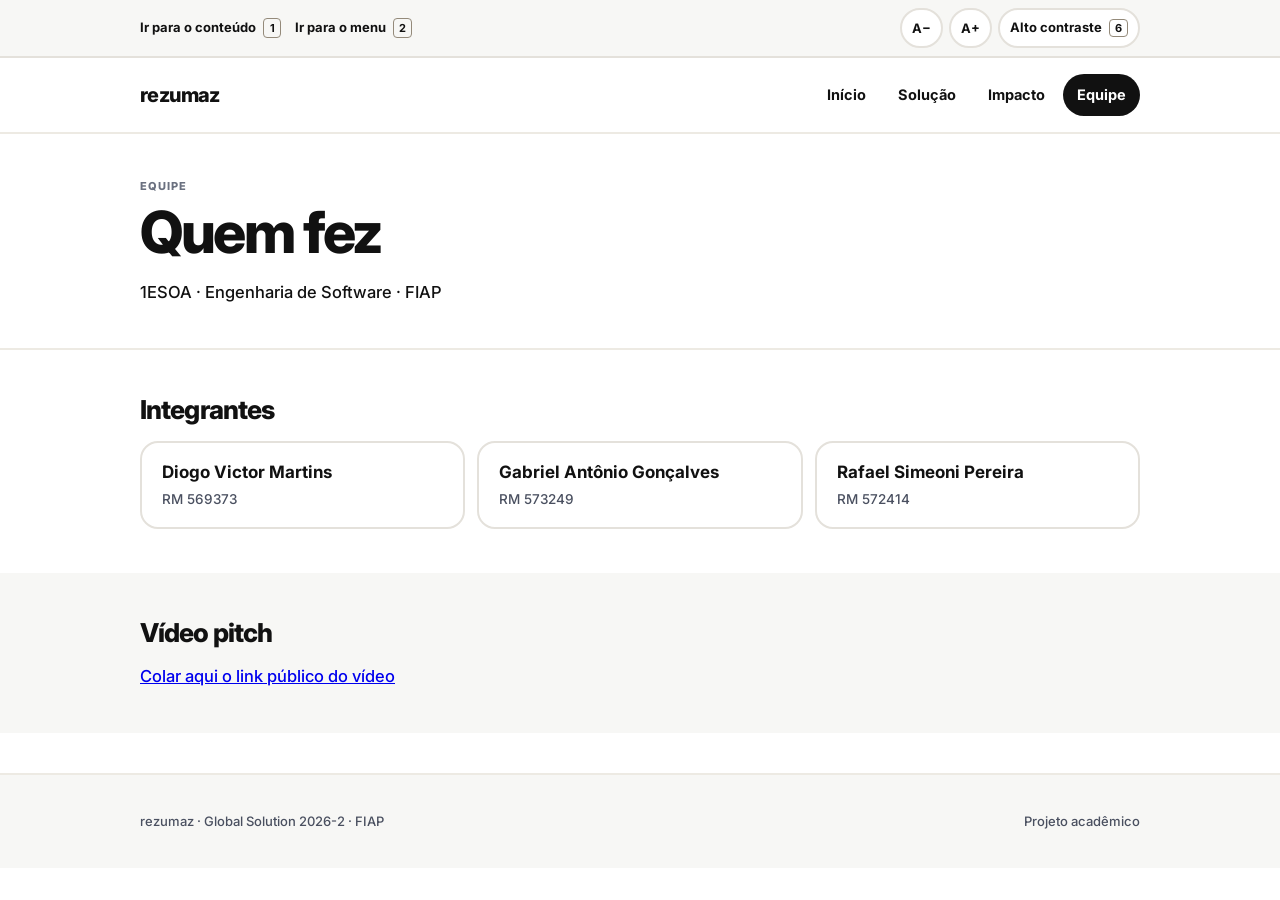
==== commit 0cba6b3d: "fix: regressao do simulacao e arquivos de entrega" ====
--- a/equipe.html
+++ b/equipe.html
@@ -73,37 +73,16 @@
           <li class="bloco bloco--contorno">
             <p class="titulo-tres">Diogo Victor Martins</p>
             <p class="apoio">RM 569373</p>
-            <p class="apoio">O que fez no projeto</p>
           </li>
           <li class="bloco bloco--contorno">
             <p class="titulo-tres">Gabriel Antônio Gonçalves</p>
             <p class="apoio">RM 573249</p>
-            <p class="apoio">O que fez no projeto</p>
           </li>
           <li class="bloco bloco--contorno">
-            <p class="titulo-tres">Nome completo</p>
-            <p class="apoio">RM 000000</p>
-            <p class="apoio">O que fez no projeto</p>
-          </li>
-          <li class="bloco bloco--contorno">
-            <p class="titulo-tres">Nome completo</p>
-            <p class="apoio">RM 000000</p>
-            <p class="apoio">O que fez no projeto</p>
-          </li>
-          <li class="bloco bloco--contorno">
-            <p class="titulo-tres">Nome completo</p>
-            <p class="apoio">RM 000000</p>
-            <p class="apoio">O que fez no projeto</p>
+            <p class="titulo-tres">Rafael Simeoni Pereira</p>
+            <p class="apoio">RM 572414</p>
           </li>
         </ul>
-
-        <div class="em-obra">
-          <p class="em-obra__titulo">Preencher</p>
-          <p class="em-obra__texto">
-            Nome completo e RM de cada um, exatamente como está na plataforma.
-            Os mesmos nomes precisam aparecer no arquivo de entrega e no README.
-          </p>
-        </div>
       </div>
     </section>
 
@@ -114,12 +93,6 @@
         <p class="paragrafo">
           <a href="#" id="link-pitch">Colar aqui o link público do vídeo</a>
         </p>
-        <div class="em-obra">
-          <p class="em-obra__titulo">Testar antes de entregar</p>
-          <p class="em-obra__texto">
-            Abrir o link em aba anônima. Se pedir login, o pitch não é avaliado.
-          </p>
-        </div>
       </div>
     </section>
 
@@ -128,7 +101,7 @@
   <footer class="rodape">
     <div class="conteudo rodape__linha">
       <p>rezumaz · Global Solution 2026-2 · FIAP</p>
-      <p>Projeto acadêmico · nenhum dado sai do aparelho</p>
+      <p>Projeto acadêmico</p>
     </div>
   </footer>
 
--- a/css/estilos.css
+++ b/css/estilos.css
@@ -335,6 +335,183 @@
   }
 }
 
+/* --------------------- PÁGINA INICIAL --------------------- */
+
+/* a citacao de abertura e a da meta do ODS. a barra lateral e o recuo
+   fazem o trabalho que as aspas fariam, sem sujar o texto */
+.citacao {
+  margin: 0 0 24px;
+  padding: 2px 0 2px 18px;
+  border-left: 4px solid var(--coral);
+}
+
+.citacao__texto {
+  margin: 0;
+  font-size: 1.25rem;
+  font-weight: 700;
+  line-height: 1.35;
+  letter-spacing: -0.3px;
+}
+
+.citacao__autor {
+  margin: 10px 0 0;
+  font-size: 0.8125rem;
+  line-height: 1.45;
+  color: var(--texto-apoio);
+}
+
+/* a obra ocupa a largura toda da faixa e respira sozinha. o credito
+   fica colado embaixo, que e onde ele tem que estar */
+.obra {
+  margin: 0;
+}
+
+.obra__imagem {
+  display: block;
+  width: 100%;
+  height: auto;
+  border-radius: var(--raio-bloco);
+  background: var(--suave);
+}
+
+.obra__credito {
+  margin: 12px 0 0;
+  font-size: 0.8125rem;
+  line-height: 1.45;
+  color: var(--texto-apoio);
+}
+
+@media (min-width: 760px) {
+  .citacao {
+    padding-left: 24px;
+  }
+
+  .citacao__texto {
+    font-size: 1.5rem;
+  }
+}
+
+/* as tres cartas da proposta. sao a mesma carta do questionario: fundo
+   no tom da cor, quadradinho de marcacao e o tique branco que aparece
+   quando esta marcada. aqui marcar quer dizer escolher qual texto o
+   painel de baixo mostra.
+
+   O texto fica num painel so, de largura inteira, embaixo das tres. Era
+   a unica forma de todas as cartas terem sempre o mesmo tamanho sem
+   sobrar bloco de cor vazio, e de quebra o texto ganha linha larga em
+   vez de uma coluna estreita de um terco da tela. */
+.carta-texto {
+  border-radius: var(--raio-card);
+  background: var(--claro);
+  transition: background var(--tempo) ease;
+}
+
+.carta-texto--aberta {
+  background: var(--vivo);
+}
+
+.carta-texto__titulo {
+  margin: 0;
+}
+
+.carta-texto__botao {
+  display: flex;
+  gap: 12px;
+  align-items: flex-start;
+  width: 100%;
+  min-height: 92px;
+  padding: 14px;
+  border: 0;
+  background: none;
+  font: inherit;
+  color: inherit;
+  text-align: left;
+  cursor: pointer;
+}
+
+.carta-texto__quadrado {
+  flex: none;
+  display: flex;
+  align-items: center;
+  justify-content: center;
+  width: 26px;
+  height: 26px;
+  border: var(--borda) solid var(--escuro);
+  border-radius: 8px;
+  background: var(--branco);
+  transition: background var(--tempo) ease, border-color var(--tempo) ease;
+}
+
+.carta-texto--aberta .carta-texto__quadrado {
+  background: var(--escuro);
+  border-color: var(--escuro);
+}
+
+.carta-texto__tique {
+  display: block;
+  width: 15px;
+  height: 15px;
+  transform: scale(0);
+  transition: transform 0.2s ease;
+}
+
+.carta-texto--aberta .carta-texto__tique {
+  transform: scale(1);
+}
+
+.carta-texto__texto {
+  font-size: 0.9375rem;
+  font-weight: 700;
+  line-height: 1.3;
+}
+
+.carta-texto__dica {
+  display: block;
+  margin-top: 4px;
+  font-size: 0.8125rem;
+  font-weight: 500;
+  line-height: 1.4;
+}
+
+.painel-proposta {
+  margin-top: 10px;
+  padding: 18px 20px;
+  border-radius: var(--raio-bloco);
+  border: var(--borda) solid var(--linha);
+  background: var(--branco);
+}
+
+.painel-proposta__texto > p {
+  margin: 0 0 12px;
+  font-size: 0.9375rem;
+  line-height: 1.55;
+  color: var(--texto-apoio);
+}
+
+.painel-proposta__texto > p:last-child {
+  margin-bottom: 0;
+}
+
+/* a linha larga do painel cansa a leitura se correr a tela inteira */
+@media (min-width: 900px) {
+  .painel-proposta {
+    padding: 24px 28px;
+  }
+
+  .painel-proposta__texto {
+    max-width: 68ch;
+  }
+}
+
+html.alto-contraste .carta-texto {
+  background: var(--branco);
+  border: var(--borda) solid var(--tinta);
+}
+
+html.alto-contraste .carta-texto--aberta {
+  border-width: 4px;
+}
+
 /* --------------------- BARRA DE ACESSIBILIDADE --------------------- */
 
 .barra-acesso {
@@ -725,6 +902,12 @@
   background: var(--coral-aviso);
 }
 
+/* o curso entra embaixo do texto do aviso, com uma folga
+   pra nao colar na ultima linha */
+#cursos-do-aviso:not(:empty) {
+  margin-top: 12px;
+}
+
 .aviso__titulo {
   margin: 0 0 5px;
   font-size: 0.8125rem;
@@ -851,15 +1034,14 @@
 }
 
 /* ---- a regua de frequencia ----
-   So no alto contraste. Ali os quatro tons viram todos branco e a cor
-   para de dizer qualquer coisa, entao a frequencia vira uma regua no
-   pe da pilula, que enche mais quanto mais vezes a pessoa fez aquilo.
-   No modo normal a cor ja faz esse trabalho e a regua so poluiria.
+   So no alto contraste. Ali os quatro tons ficam todos brancos e a cor
+   para de dizer qualquer coisa, entao a frequencia vira uma regua no pe
+   da pilula, que enche mais quanto mais vezes a pessoa fez aquilo.
+   No modo normal a cor ja faz esse trabalho e a regua so atrapalharia.
 
    Fica por dentro da pilula, entao nao rouba largura e nao quebra as
-   pilulas em uma por linha no celular. Sao duas camadas: o ::before e
-   o trilho inteiro, apagadinho, e o ::after e a parte cheia. As duas
-   usam currentColor, entao a regua acompanha o texto. */
+   pilulas em uma por linha no celular. Sao duas camadas: o ::before e o
+   trilho inteiro, apagadinho, e o ::after e a parte cheia. */
 html.alto-contraste .pilula--respondida,
 html.alto-contraste .opcao-frequencia {
   position: relative;
@@ -1012,6 +1194,7 @@
 
 .opcao {
   display: block;
+  height: 100%;
   cursor: pointer;
 }
 
@@ -1026,12 +1209,16 @@
   white-space: nowrap;
 }
 
+/* min-height e nao height: no celular estreito o texto de algumas
+   atividades passa de 138px, e com altura fixa mais overflow:hidden a
+   frase era cortada no meio. agora a carta cresce, e como a grade
+   estica os irmaos as duas da mesma linha continuam do mesmo tamanho */
 .opcao__corpo {
-  height: 138px;
+  min-height: 138px;
+  height: 100%;
   display: flex;
   gap: 12px;
   align-items: flex-start;
-  overflow: hidden;
   padding: 14px;
   border-radius: var(--raio-card);
   background: var(--claro);
@@ -1148,14 +1335,13 @@
 }
 
 #tela-frequencia .opcao__corpo {
-  height: auto;
   min-height: 64px;
   align-items: center;
 }
 
 @media (min-width: 900px) {
   .opcao__corpo {
-    height: 108px;
+    min-height: 108px;
   }
 }
 
@@ -1664,6 +1850,135 @@
 }
 
 
+/* no alto contraste o --coral vira branco, entao a barra da citacao
+   sumiria no fundo branco. e o unico sinal de que aquilo e citacao */
+html.alto-contraste .citacao {
+  border-left-color: var(--tinta);
+}
+
+html.alto-contraste .obra__imagem {
+  border: var(--borda) solid var(--tinta);
+}
+
+/* ------------------------- IMPRESSAO -------------------------
+   O botao "Baixar meu curriculo" chama window.print(). Sem estas
+   regras a impressora recebe a pagina inteira: barra de acessibilidade,
+   menu, as quatro etapas, os botoes, os cursos e o rodape.
+
+   Aqui some tudo e fica so a folha. E display:none mesmo, e nao
+   visibility:hidden, porque o que esta invisivel continua ocupando
+   altura e empurrava uma segunda folha em branco pra impressora. */
+@page {
+  size: A4;
+  margin: 0;
+}
+
+@media print {
+  .barra-acesso,
+  .cabecalho,
+  .rodape,
+  .etapa-cabeca,
+  .navegacao-etapa,
+  .botoes-dupla,
+  .acoes-discretas,
+  .modal,
+  #titulo-etapa-4,
+  #etapa-1,
+  #etapa-2,
+  #etapa-3,
+  #aviso-aprendiz,
+  #bloco-cursos,
+  #recado-dos-botoes {
+    display: none;
+  }
+
+  /* as faixas tem linha divisoria entre si. no papel viram risco solto */
+  .faixa--linha,
+  .faixa--suave {
+    border: 0;
+    background: none;
+  }
+
+  html,
+  body {
+    margin: 0;
+    padding: 0;
+    background: var(--branco);
+  }
+
+  .faixa,
+  .conteudo {
+    margin: 0;
+    padding: 0;
+    max-width: none;
+  }
+
+  .duas-colunas {
+    display: block;
+  }
+
+  #folha-final {
+    margin: 0;
+    padding: 14mm;
+    border: 0;
+    border-radius: 0;
+    box-shadow: none;
+    background: var(--branco);
+  }
+
+  /* o curriculo sobra espaco numa A4, entao o corpo pode ser 11pt, que
+     e o tamanho normal de documento. o que apertava antes era medo de
+     passar de uma folha, e isso ja esta resolvido escondendo o resto */
+  #folha-final .folha__nome {
+    margin: 0 0 10pt;
+    padding-bottom: 8pt;
+    border-bottom: 1pt solid #BBBBBB;
+    font-size: 21pt;
+    letter-spacing: -0.3pt;
+  }
+
+  #folha-final .folha__contato {
+    margin: 0 0 2pt;
+    font-size: 10.5pt;
+    line-height: 1.5;
+    color: var(--tinta);
+  }
+
+  #folha-final .folha__secao {
+    margin-top: 16pt;
+    page-break-inside: avoid;
+  }
+
+  /* o rotulo da secao em cinza claro some na impressora. no papel ele
+     precisa de preto e de um pouco mais de corpo */
+  #folha-final .folha__rotulo {
+    margin: 0 0 6pt;
+    font-size: 10pt;
+    letter-spacing: 1pt;
+    color: var(--tinta);
+  }
+
+  #folha-final .folha__texto,
+  #folha-final .folha__lista {
+    font-size: 11pt;
+    line-height: 1.5;
+  }
+
+  #folha-final .folha__lista li {
+    margin-bottom: 5pt;
+    page-break-inside: avoid;
+  }
+
+  #folha-final .folha__lista li:last-child {
+    margin-bottom: 0;
+  }
+
+  #folha-final a {
+    color: var(--tinta);
+    text-decoration: none;
+  }
+}
+
 /* ------------------- ESCONDER: tem que ser a ultima palavra -------------------- */
 /* Classe utilitaria vence por vir por ultimo, nao por forca. Se subir no
    arquivo, qualquer componente com display proprio (.campo, .botao) passa
@@ -1683,19 +1998,3 @@
   clip-path: inset(50%);
   white-space: nowrap;
 }
-
-@media print {
-  .barra-acesso,
-  .cabecalho,
-  .rodape,
-  #etapa-4 .etapa-cabeca,
-  #etapa-4 .titulo-um,
-  #etapa-4 .pilha,
-  #etapa-4 .acoes-discretas {
-    display: none;
-  }
-
-  #etapa-4 .duas-colunas {
-    display: block;
-  }
-}
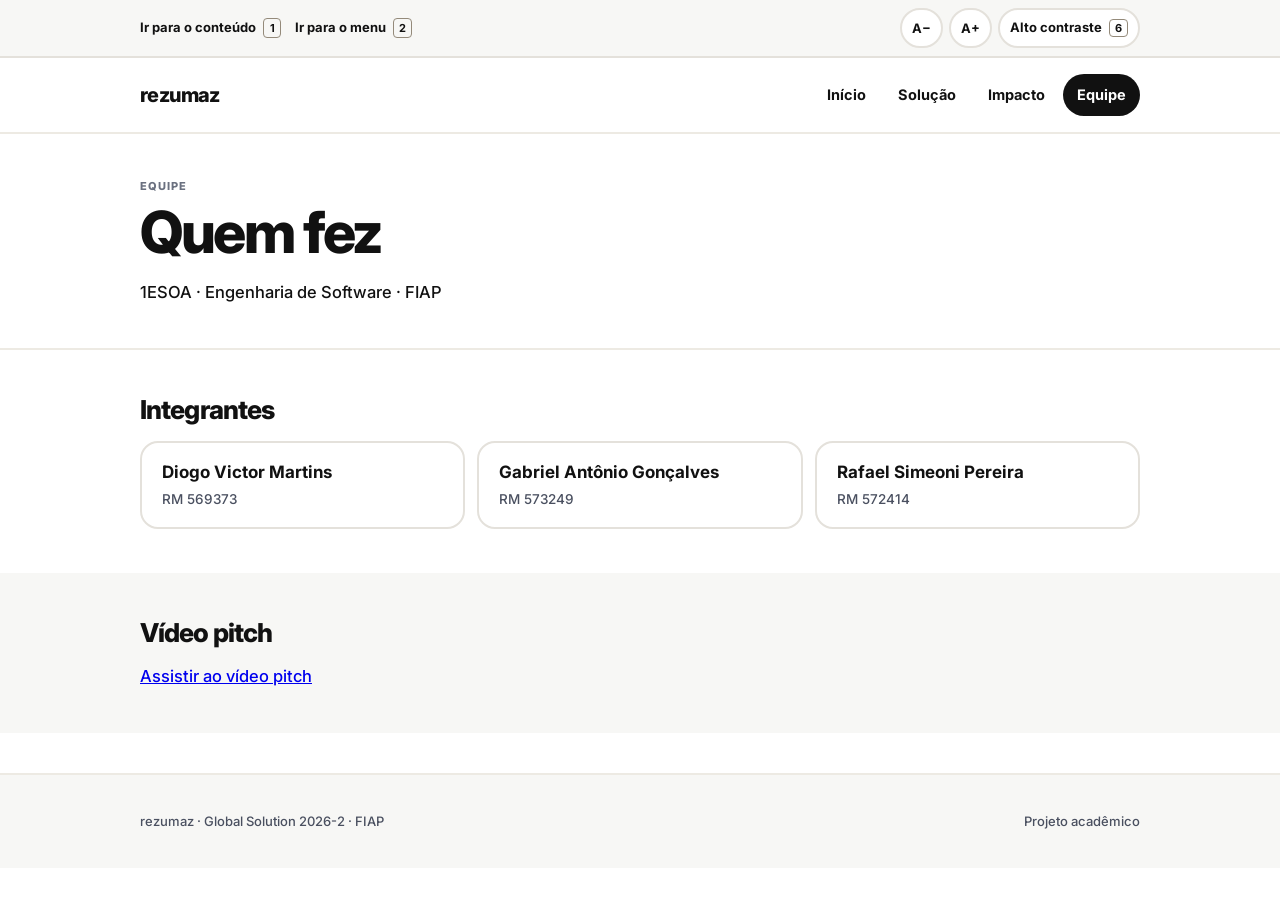
==== commit 60a0a6a7: "feat: links do pitch e do site, arquivos de entrega" ====
--- a/equipe.html
+++ b/equipe.html
@@ -91,7 +91,7 @@
       <div class="conteudo">
         <h2 class="titulo-dois" id="titulo-pitch">Vídeo pitch</h2>
         <p class="paragrafo">
-          <a href="#" id="link-pitch">Colar aqui o link público do vídeo</a>
+          <a href="https://youtu.be/aiN0_gpT_-M" id="link-pitch">Assistir ao vídeo pitch</a>
         </p>
       </div>
     </section>
